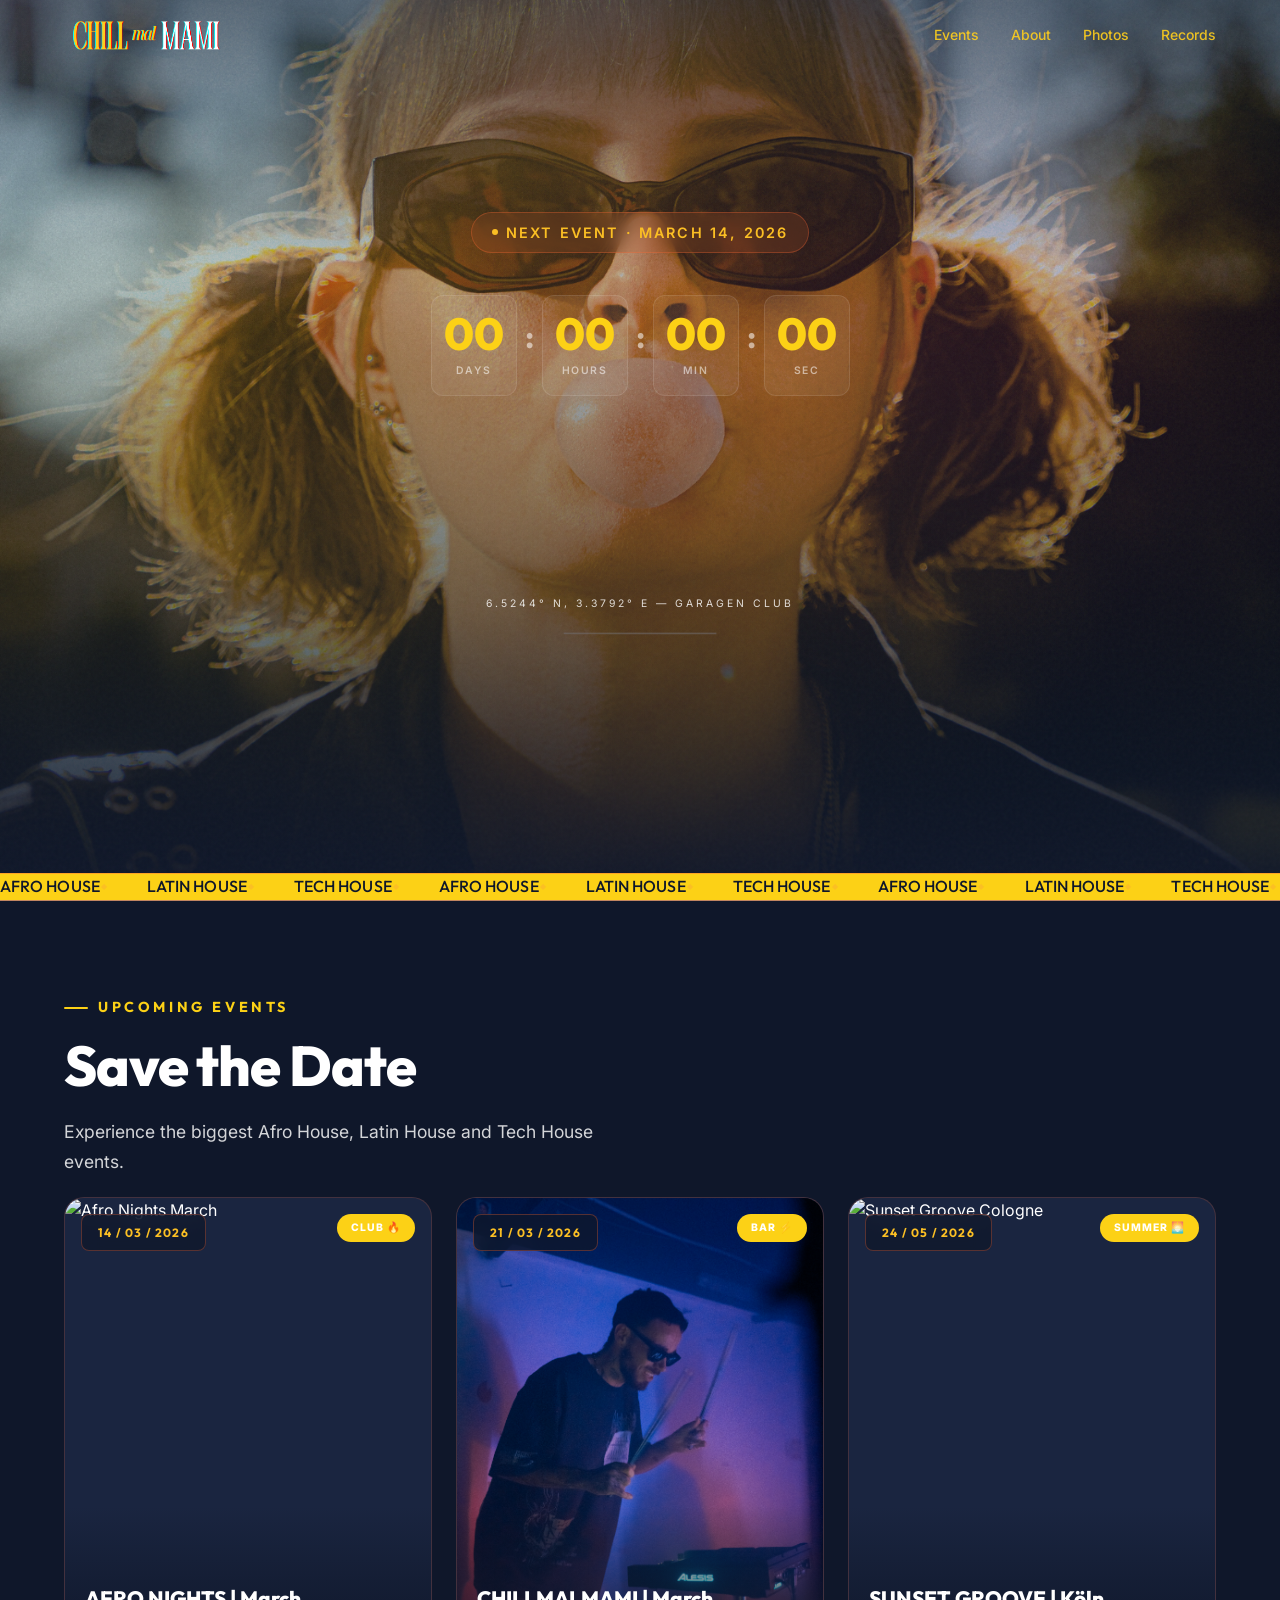
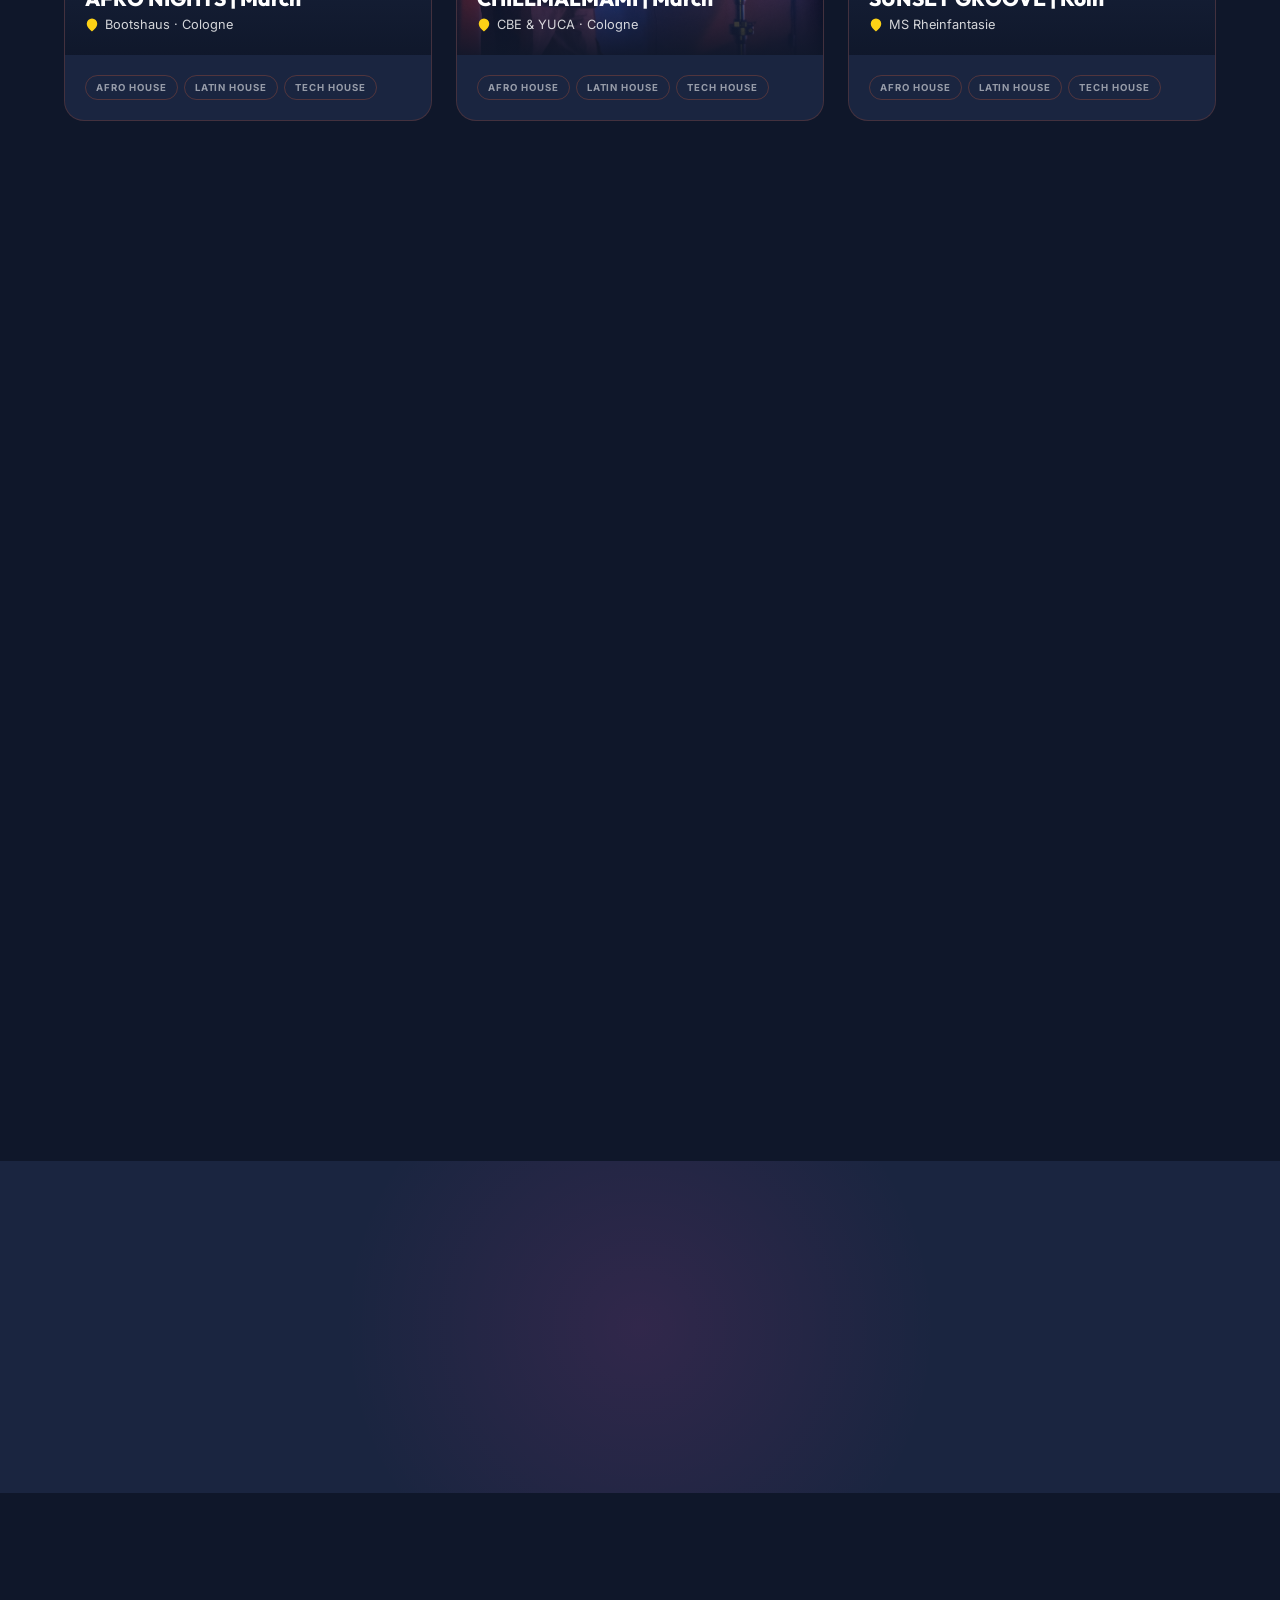
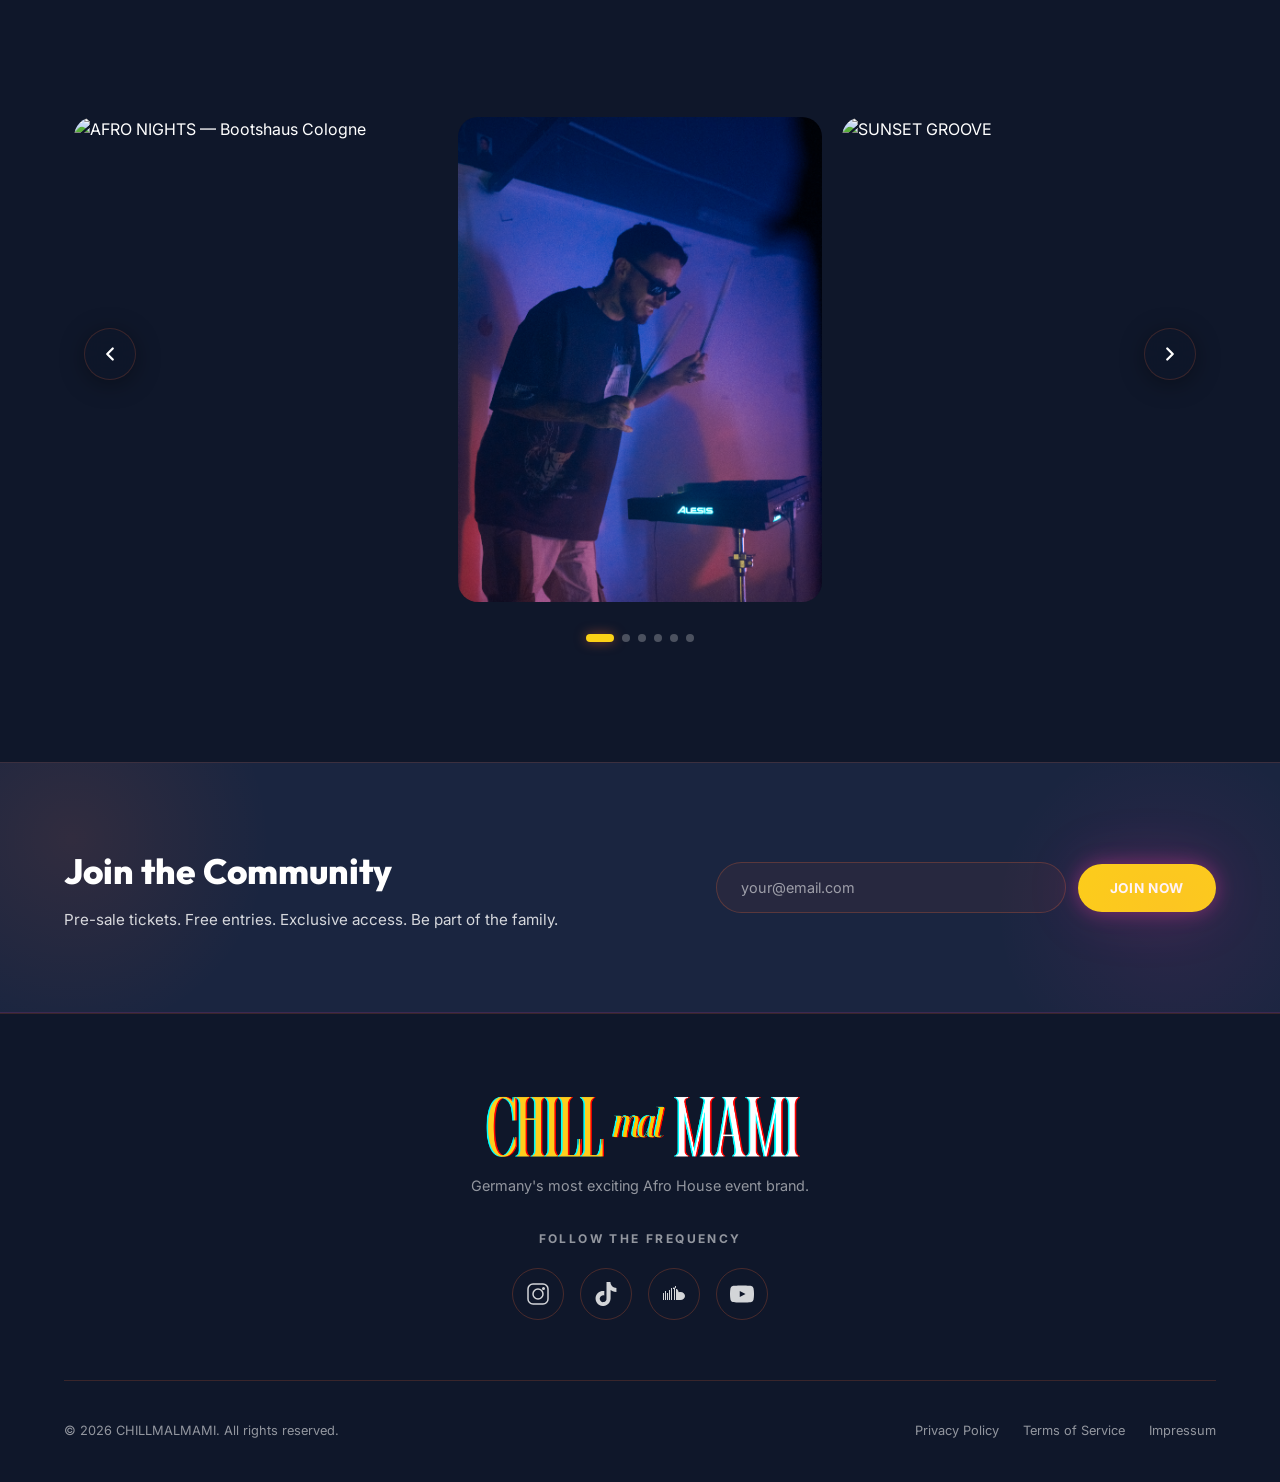
==== index.html @ 6b9e5b48 "V1" ====
<!DOCTYPE html>
<html lang="en">

<head>
  <meta charset="UTF-8" />
  <meta name="viewport" content="width=device-width, initial-scale=1.0" />
  <title>CHILLMALMAMI — Afro House Events | Afro House · Amapiano · Deep House · Afro Tech</title>
  <meta name="description"
    content="Germany's most exciting Afro House event brand. Unforgettable Afro House, Amapiano, Deep House, and Afro Tech parties. Get tickets, join the community, and dance all night." />
  <meta name="keywords"
    content="afro house, amapiano, deep house, afro tech, tribal house, soulful house, nightclub, chillmalmami" />
  <meta property="og:title" content="CHILLMALMAMI — Afro House Events" />
  <meta property="og:description"
    content="Germany's most exciting Afro House event brand. Unforgettable Afro House, Amapiano, Deep House, and Afro Tech parties." />
  <meta property="og:type" content="website" />
  <link rel="stylesheet" href="index.css" />
  <link rel="icon"
    href="data:image/svg+xml,<svg xmlns='http://www.w3.org/2000/svg' viewBox='0 0 100 100'><text y='.9em' font-size='90'>🔥</text></svg>" />
</head>

<body>

  <!-- ========== NAVBAR ========== -->
  <nav class="navbar" id="navbar">
    <div class="container">
      <a href="#" class="navbar-logo" aria-label="CHILLMALMAMI home">
        <img src="last.png" alt="CHILLMALMAMI logo" />
      </a>
      <ul class="navbar-links" id="navLinks">
        <li><a href="#events">Events</a></li>
        <li><a href="#about">About</a></li>
        <li><a href="#photos">Photos</a></li>
        <li><a href="#">Records</a></li>
        <!--li><a href="#events" class="navbar-cta">Get Tickets</a></li -->
      </ul>
      <div class="mobile-toggle" id="mobileToggle">
        <span></span>
        <span></span>
        <span></span>
      </div>
    </div>
  </nav>

  <!-- ========== HERO ========== -->
  <section class="hero" id="hero">
    <div class="hero-bg">
      <img src="chillmalmamiimg.png" alt="CHILLMALMAMI party atmosphere" />
    </div>
    <div class="hero-overlay"></div>
    <div class="hero-noise"></div>

    <div class="hero-content">
      <div class="hero-badge">
        <span class="dot"></span>
        Next Event · March 14, 2026
      </div>

      <!-- Countdown Timer -->
      
      <div class="countdown" id="countdown" data-date="2026-03-14T22:00:00">
        <div class="countdown-item">
          <span class="countdown-number" id="countdown-days">00</span>
          <span class="countdown-label">Days</span>
        </div>
        <div class="countdown-separator">:</div>
        <div class="countdown-item">
          <span class="countdown-number" id="countdown-hours">00</span>
          <span class="countdown-label">Hours</span>
        </div>
        <div class="countdown-separator">:</div>
        <div class="countdown-item">
          <span class="countdown-number" id="countdown-minutes">00</span>
          <span class="countdown-label">Min</span>
        </div>
        <div class="countdown-separator">:</div>
        <div class="countdown-item">
          <span class="countdown-number" id="countdown-seconds">00</span>
          <span class="countdown-label">Sec</span>
        </div>
      </div>





      <!-- Location Badge -->
      <p class="hero__location mono">
        <span class="blink"></span> 6.5244° N, 3.3792° E — GARAGEN CLUB
      </p>
      <!--
      <h1 class="hero-title">
        <span class="gradient-text">Only Good</span><br />Vibes
      </h1>
     
       
      <div class="hero-genres">
        <span>Afro House</span>
        <span>Amapiano</span>
        <span>Deep House</span>
        <span>Afro Tech</span>
        <span>Tribal House</span>
        <span>Soulful House</span>
        <span>Afrobeats</span>
      </div>
    
      <div class="hero-actions">
       Hero CTA: Get Tickets button 
        <a href="#events" class="btn-primary">
          <svg width="16" height="16" viewBox="0 0 24 24" fill="none" stroke="currentColor" stroke-width="2.5"
            stroke-linecap="round" stroke-linejoin="round">
            <path d="M15 5l-1 1" />
            <path d="M2 12h6" />
            <path d="M22 12h-2" />
            <path d="M3 3l7.07 16.97 2.51-7.39 7.39-2.51L3 3z" />
          </svg>
          Get Tickets
        </a>
         Hero CTA: Learn More button 
        <a href="#about" class="btn-secondary">
          <svg width="16" height="16" viewBox="0 0 24 24" fill="none" stroke="currentColor" stroke-width="2"
            stroke-linecap="round" stroke-linejoin="round">
            <circle cx="12" cy="12" r="10" />
            <path d="M12 16v-4" />
            <path d="M12 8h.01" />
          </svg>
          Learn More
        </a>
      </div>
    </div> 
  -->
    <div class="hero-scroll">
      <span>Scroll</span>
      <div class="scroll-line"></div>
    </div>
  </section>

    <!-- ========== GENRE MARQUEE ========== -->
  <div class="genre-marquee">
    <div class="marquee-track">
      <span>AFRO HOUSE</span>
      <span>LATIN HOUSE</span>
      <span>TECH HOUSE</span>
      <span>AFRO HOUSE</span>
      <span>LATIN HOUSE</span>
      <span>TECH HOUSE</span>
      <span>AFRO HOUSE</span>
      <span>LATIN HOUSE</span>
      <span>TECH HOUSE</span>
      <span>AFRO HOUSE</span>
      <span>LATIN HOUSE</span>
      <span>DEEP HOUSE</span>
      <span>TECH HOUSE</span>
      <span>LATIN HOUSE</span>
      <span>SOULFUL HOUSE</span>
      <span>AFROBEATS</span>
      <span>AFRO HOUSE</span>
      <span>LATIN HOUSE</span>
      <span>TECH HOUSE</span>
    </div>
  </div>



  <!-- ========== EVENTS ========== -->
  <section class="events" id="events">
    <div class="container">
      <div class="events-header">
        <div>
          <span class="section-label reveal">Upcoming Events</span>
          <h2 class="section-title reveal reveal-delay-1">Save the Date</h2>
          <p class="section-subtitle reveal reveal-delay-2">Experience the biggest Afro House, Latin House and Tech House events. </p>
        </div>
    

      <div class="events-grid">
        <!-- Event Card 1 -->
        <article class="event-card reveal">
          <div class="event-card-image">
            <img src="DSC09441.jpg"
              alt="Afro Nights March" />
            <div class="event-card-date">14 / 03 / 2026</div>
            <div class="event-card-badge">Club 🔥</div>
            <div class="event-card-overlay">
              <h3>AFRO NIGHTS | March</h3>
              <div class="event-venue">
                <svg viewBox="0 0 24 24">
                  <path d="M21 10c0 7-9 13-9 13s-9-6-9-13a9 9 0 0 1 18 0z" />
                  <circle cx="12" cy="10" r="3" />
                </svg>
                Bootshaus · Cologne
              </div>
            </div>
          </div>
          <div class="event-card-info">
            <div class="event-card-genres">
              <span>Afro House</span>
              <span>Latin House</span>
              <span>Tech House</span>
        </article>

        <!-- Event Card 2 -->
        <article class="event-card reveal reveal-delay-1">
          <div class="event-card-image">
            <img src="DSC09329.jpg" alt="CHILLMALMAMI March" />
            <div class="event-card-date">21 / 03 / 2026</div>
            <div class="event-card-badge">Bar ⚡</div>
            <div class="event-card-overlay">
              <h3>CHILLMALMAMI | March</h3>
              <div class="event-venue">
                <svg viewBox="0 0 24 24">
                  <path d="M21 10c0 7-9 13-9 13s-9-6-9-13a9 9 0 0 1 18 0z" />
                  <circle cx="12" cy="10" r="3" />
                </svg>
                CBE & YUCA · Cologne
              </div>
            </div>
          </div>
          <div class="event-card-info">
            <div class="event-card-genres">
              <span>Afro House</span>
              <span>Latin House</span>
              <span>Tech House</span>
          
        </article>

        <!-- Event Card 3 -->
        <article class="event-card reveal reveal-delay-2">
          <div class="event-card-image">
            <img src="DSC09169.jpg"
              alt="Sunset Groove Cologne" />
            <div class="event-card-date">24 / 05 / 2026</div>
            <div class="event-card-badge">Summer 🌅</div>
            <div class="event-card-overlay">
              <h3>SUNSET GROOVE | Köln</h3>
              <div class="event-venue">
                <svg viewBox="0 0 24 24">
                  <path d="M21 10c0 7-9 13-9 13s-9-6-9-13a9 9 0 0 1 18 0z" />
                  <circle cx="12" cy="10" r="3" />
                </svg>
                MS Rheinfantasie
              </div>
            </div>
          </div>
          <div class="event-card-info">
            <div class="event-card-genres">
              <span>Afro House</span>
              <span>Latin House</span>
              <span>Tech House</span>
          
        </article>
      </div>
    </div>
  </section>



  <!-- ========== ABOUT ========== -->
  <section class="about" id="about">
    <div class="container">
      <div class="events-header">
        <div>
          <span class="section-label reveal">About us</span>
          <h2 class="section-title reveal reveal-delay-1">CHILL MAL MAMI</h2>
        </div>
      <div class="about-grid">
        <div class="about-image reveal">
          <img src="https://images.unsplash.com/photo-1516450360452-9312f5e86fc7?w=600&h=800&fit=crop&q=80"
            alt="CHILLMALMAMI crowd dancing" />
          <div class="about-glow"></div>
        </div>
        <div class="about-content">
        
          
          <p class="reveal reveal-delay-2">
            Born from a love of deep grooves and African rhythms, <strong>CHILLMALMAMI</strong> has become one of the
            most exciting Afro House event brands in Germany. What started as an underground movement has grown into a
            full-blown cultural phenomenon.
          </p>
          <p class="reveal reveal-delay-3">
            Our mission is simple — bring people together through the power of Afro House music. From the hypnotic beats
            of Amapiano to the spiritual depths of Tribal House, every night with CHILLMALMAMI is an experience you
            won't forget.
          </p>
          <div class="about-stats reveal reveal-delay-4">
            <div class="stat-item">
              <div class="stat-number">10+</div>
              <div class="stat-label">Years</div>
            </div>
            <div class="stat-item">
              <div class="stat-number">250+</div>
              <div class="stat-label">Events</div>
            </div>
            <div class="stat-item">
              <div class="stat-number">100K+</div>
              <div class="stat-label">Guests</div>
            </div>
          </div>
        </div>
      </div>
    </div>
  </section>

  <!-- ========== RESPECT ========== -->
  <section class="respect" id="respect">
    <div class="container">
      
      <h2 class="reveal reveal-delay-1">Be <span class="highlight">Respectful</span></h2>
      <p class="reveal reveal-delay-2">
        CHILLMALMAMI is a place where <strong>EVERYONE</strong> should feel safe, welcomed, and free to be themselves.
        We stand for diversity, inclusion, and mutual respect. Together we create the best vibes.
      </p>
      <div class="respect-values reveal reveal-delay-3">
        <div class="respect-value">
          <span class="emoji">🌍</span>
          Diversity
        </div>
        <div class="respect-value">
          <span class="emoji">❤️</span>
          Inclusion
        </div>
        <div class="respect-value">
          <span class="emoji">🛡️</span>
          Safe Space
        </div>
        <div class="respect-value">
          <span class="emoji">✊</span>
          Respect
        </div>
      </div>
    </div>
  </section>

  <!-- ========== GALLERY ========== -->
  <section class="gallery" id="photos">
    <div class="container">
      <span class="section-label reveal">Gallery</span>
      <h2 class="section-title reveal reveal-delay-1">Party <span style="background: var(--gradient-primary); -webkit-background-clip: text; -webkit-text-fill-color: transparent; background-clip: text;">Moments</span></h2>
      <div class="gallery-carousel" id="galleryCarousel">
        <div class="gallery-track-wrapper">
          <div class="gallery-track" id="galleryTrack">
            <div class="gallery-slide"><img src="DSC09441.jpg" alt="AFRO NIGHTS — Bootshaus Cologne" /></div>
            <div class="gallery-slide"><img src="DSC09329.jpg" alt="CHILLMALMAMI Night" /></div>
            <div class="gallery-slide"><img src="DSC09169.jpg" alt="SUNSET GROOVE" /></div>
            <div class="gallery-slide"><img src="DSC09139.jpg" alt="Party Night" /></div>
            <div class="gallery-slide"><img src="DSC09157.jpg" alt="Dance Floor" /></div>
            <div class="gallery-slide"><img src="CCI.jpg" alt="CHILLMALMAMI Crowd" /></div>
          </div>
        </div>
        <button class="gallery-btn gallery-btn--prev" id="galleryPrev" aria-label="Previous photo">
          <svg viewBox="0 0 24 24" fill="none" stroke="currentColor" stroke-width="2.5" stroke-linecap="round" stroke-linejoin="round"><polyline points="15 18 9 12 15 6"/></svg>
        </button>
        <button class="gallery-btn gallery-btn--next" id="galleryNext" aria-label="Next photo">
          <svg viewBox="0 0 24 24" fill="none" stroke="currentColor" stroke-width="2.5" stroke-linecap="round" stroke-linejoin="round"><polyline points="9 18 15 12 9 6"/></svg>
        </button>
        <div class="gallery-dots" id="galleryDots"></div>
      </div>
    </div>
  </section>

    <!-- ========== COMMUNITY SIGNUP ========== -->
  <section class="community-signup" id="community">
    <div class="container">
      <div class="signup-wrapper reveal">
        <div class="signup-text">
          <h2>Join the Community <span
              style="background: var(--gradient-primary); -webkit-background-clip: text; -webkit-text-fill-color: transparent; background-clip: text;"></span>
          </h2>
          <p>Pre-sale tickets. Free entries. Exclusive access. Be part of the family.</p>
        </div>
        <form class="signup-form" onsubmit="event.preventDefault(); handleSignup(this, 'community')">
          <input type="email" placeholder="your@email.com" required id="communityEmail" />
          <button type="submit">Join Now</button>
        </form>
      </div>
    </div>
  </section>

  <!-- ========== FOOTER ========== -->
  <footer class="footer" id="footer">
    <div class="container">

      <div class="footer-center">
        <a href="#" class="navbar-logo" aria-label="CHILLMALMAMI home">
          <img src="last.png" alt="CHILLMALMAMI logo" />
        </a>
        <p class="footer-tagline">Germany's most exciting Afro House event brand.</p>
        <p class="footer-social-label mono">FOLLOW THE FREQUENCY</p>
        <div class="footer-socials">
          <a href="https://www.instagram.com/chillmalmami/" target="_blank" rel="noopener noreferrer" aria-label="Instagram">
            <svg viewBox="0 0 24 24" fill="none" stroke="currentColor" stroke-width="1.5"><rect x="2" y="2" width="20" height="20" rx="5"/><circle cx="12" cy="12" r="5"/><circle cx="17.5" cy="6.5" r="1.5" fill="currentColor" stroke="none"/></svg>
          </a>
         
          <a href="https://www.tiktok.com/@chillmalmami" target="_blank" rel="noopener noreferrer" aria-label="TikTok">
            <svg viewBox="0 0 24 24" fill="currentColor"><path d="M12.525.02c1.31-.02 2.61-.01 3.91-.02.08 1.53.63 3.09 1.75 4.17 1.12 1.11 2.7 1.62 4.24 1.79v4.03c-1.44-.05-2.89-.35-4.2-.97-.57-.26-1.1-.59-1.62-.93-.01 2.92.01 5.84-.02 8.75-.08 1.4-.54 2.79-1.35 3.94-1.31 1.92-3.58 3.17-5.91 3.21-1.43.08-2.86-.31-4.08-1.03-2.02-1.19-3.44-3.37-3.65-5.71-.02-.5-.03-1-.01-1.49.18-1.9 1.12-3.72 2.58-4.96 1.66-1.44 3.98-2.13 6.15-1.72.02 1.48-.04 2.96-.04 4.44-.99-.32-2.15-.23-3.02.37-.63.41-1.11 1.04-1.36 1.75-.21.51-.15 1.07-.14 1.61.24 1.64 1.82 3.02 3.5 2.87 1.12-.01 2.19-.66 2.77-1.61.19-.33.4-.67.41-1.06.1-1.79.06-3.57.07-5.36.01-4.03-.01-8.05.02-12.07z"/></svg>
          </a>
          <a href="https://soundcloud.com/onlygoodvibes-194850243" target="_blank" rel="noopener noreferrer" aria-label="SoundCloud">
            <svg viewBox="0 0 24 24" fill="currentColor"><path d="M1 18V11h1v7zm2 0V9h1v9zm2 0V11h1v7zm2 0V8h1v10zm2 0V6h1v12zm2 0V7h1v11zm2 0V4h1v14zm5.5 0c2.49 0 4.5-1.79 4.5-4s-2.01-4-4.5-4c-.64 0-1.24.13-1.8.37C16.28 7.55 14.18 5.5 11.5 5.5c-.28 0-.5.22-.5.5v12h7.5z"/></svg>
          </a>
          <a href="https://www.youtube.com/@CHILLMALMAMI" target="_blank" rel="noopener noreferrer" aria-label="YouTube">
            <svg viewBox="0 0 24 24" fill="currentColor"><path d="M23.5 6.19a3.02 3.02 0 0 0-2.12-2.14C19.5 3.5 12 3.5 12 3.5s-7.5 0-9.38.55A3.02 3.02 0 0 0 .5 6.19 31.5 31.5 0 0 0 0 12a31.5 31.5 0 0 0 .5 5.81 3.02 3.02 0 0 0 2.12 2.14c1.88.55 9.38.55 9.38.55s7.5 0 9.38-.55a3.02 3.02 0 0 0 2.12-2.14A31.5 31.5 0 0 0 24 12a31.5 31.5 0 0 0-.5-5.81zM9.75 15.02V8.98L15.5 12z"/></svg>
          </a>
        </div>
      </div>

      <div class="footer-bottom">
        <p>&copy; 2026 CHILLMALMAMI. All rights reserved.</p>
        <div class="footer-bottom-links">
          <a href="#">Privacy Policy</a>
          <a href="#">Terms of Service</a>
          <a href="#">Impressum</a>
        </div>
      </div>

    </div>


  <script src="app.js"></script>
</body>

</html>
---- index.css ----
/* ============================================
   CHILLMALMAMI — Design System & Styles
   ============================================ */

/* ---------- Google Fonts ---------- */
@import url('https://fonts.googleapis.com/css2?family=Inter:wght@300;400;500;600;700;800;900&family=Outfit:wght@300;400;500;600;700;800;900&display=swap');

/* ---------- CSS Custom Properties ---------- */
:root {
    /* Colors — Tropical Sunset Beach Party 🌅🎉 */
    --sunset-orange: #FCD116;
    --party-pink: #FCD116;
    --purple-night: #FCD116;
    --dark-bg: #0F172A;
    --golden-accent: #FBBF24;
    --white: #FFFFFF;

    /* Derived dark shades */
    --dark-surface: #1a2540;
    --dark-elevated: #1e2d4a;

    --bg-primary: var(--dark-bg);
    --bg-secondary: var(--dark-surface);
    --bg-tertiary: var(--dark-elevated);
    --bg-card: var(--dark-surface);
    --bg-glass: rgba(255, 107, 53, 0.08);
    --bg-glass-hover: rgba(255, 60, 172, 0.12);

    --text-primary: var(--white);
    --text-secondary: rgba(255, 255, 255, 0.82);
    --text-muted: rgba(255, 255, 255, 0.55);

    --neon-magenta: var(--party-pink);
    --neon-cyan: var(--golden-accent);
    --neon-purple: var(--purple-night);
    --neon-gold: var(--golden-accent);
    --neon-orange: var(--sunset-orange);
    --neon-pink: var(--party-pink);
    --neon-lime: var(--golden-accent);

    --gradient-primary: linear-gradient(135deg, var(--sunset-orange), var(--party-pink));
    --gradient-secondary: linear-gradient(135deg, var(--party-pink), var(--purple-night));
    --gradient-warm: linear-gradient(135deg, var(--sunset-orange), var(--golden-accent));
    --gradient-party: linear-gradient(135deg, var(--sunset-orange), var(--party-pink), var(--purple-night));
    --gradient-bg-glow: radial-gradient(ellipse at 20% 50%, rgba(255, 107, 53, 0.08) 0%, transparent 50%),
        radial-gradient(ellipse at 80% 20%, rgba(255, 60, 172, 0.06) 0%, transparent 50%),
        radial-gradient(ellipse at 60% 80%, rgba(123, 44, 191, 0.06) 0%, transparent 50%);

    --glow-magenta: 0 0 20px rgba(255, 60, 172, 0.4), 0 0 60px rgba(255, 60, 172, 0.15);
    --glow-cyan: 0 0 20px rgba(251, 191, 36, 0.4), 0 0 60px rgba(251, 191, 36, 0.15);
    --glow-purple: 0 0 20px rgba(123, 44, 191, 0.4), 0 0 60px rgba(123, 44, 191, 0.15);

    /* Typography */
    --font-display: 'Outfit', sans-serif;
    --font-body: 'Inter', sans-serif;

    /* Spacing */
    --section-padding: 120px 0;
    --container-max: 1200px;
    --container-padding: 0 24px;

    /* Transitions */
    --ease-out-expo: cubic-bezier(0.16, 1, 0.3, 1);
    --transition-fast: 0.2s var(--ease-out-expo);
    --transition-medium: 0.4s var(--ease-out-expo);
    --transition-slow: 0.8s var(--ease-out-expo);

    /* Border */
    --border-subtle: 1px solid rgba(255, 107, 53, 0.18);
    --border-glow: 1px solid rgba(255, 60, 172, 0.35);
    --radius-sm: 8px;
    --radius-md: 12px;
    --radius-lg: 20px;
    --radius-xl: 32px;
}

/* ---------- Reset & Base ---------- */
*,
*::before,
*::after {
    margin: 0;
    padding: 0;
    box-sizing: border-box;
}

html {
    scroll-behavior: smooth;
    -webkit-font-smoothing: antialiased;
    -moz-osx-font-smoothing: grayscale;
}

body {
    font-family: var(--font-body);
    background-color: var(--bg-primary);
    background-image: none;
    background-attachment: fixed;
    color: var(--text-primary);
    line-height: 1.6;
    overflow-x: hidden;
}

a {
    color: inherit;
    text-decoration: none;
}

img {
    max-width: 100%;
    display: block;
}

button,
input {
    font-family: var(--font-body);
    border: none;
    outline: none;
    background: none;
}

/* ---------- Utility ---------- */
.container {
    max-width: var(--container-max);
    margin: 0 auto;
    padding: var(--container-padding);
}

.section-label {
    font-family: var(--font-display);
    font-size: 0.90rem;
    font-weight: 700;
    letter-spacing: 0.25em;
    text-transform: uppercase;
    color: var(--neon-magenta);
    margin-bottom: 16px;
    display: inline-flex;
    align-items: center;
    gap: 10px;
}

.section-label::before {
    content: '';
    width: 24px;
    height: 2px;
    background: var(--gradient-primary);
    border-radius: 2px;
}

.section-title {
    font-family: var(--font-display);
    font-size: clamp(2rem, 5vw, 3.5rem);
    font-weight: 800;
    line-height: 1.1;
    letter-spacing: -0.02em;
    margin-bottom: 20px;
}

.section-subtitle {
    font-size: 1.1rem;
    color: var(--text-secondary);
    max-width: 560px;
    line-height: 1.7;
}

/* ---------- Section Text Colors (Dark Theme) ---------- */
.event-card-overlay,
.event-card-overlay h3,
.event-card-overlay .event-venue {
    color: var(--white);
}

/* ---------- Navbar ---------- */
.navbar {
    position: fixed;
    top: 0;
    left: 0;
    right: 0;
    z-index: 1000;
    padding: 20px 0;
    background: transparent;
    transition: all var(--transition-medium);
}

.navbar.scrolled {
    padding: 12px 0;
    background: rgba(15, 23, 42, 0.92);
    backdrop-filter: blur(20px) saturate(180%);
    -webkit-backdrop-filter: blur(20px) saturate(180%);
    border-bottom: 1px solid rgba(255, 107, 53, 0.2);
}

.navbar .container {
    display: flex;
    align-items: center;
    justify-content: space-between;
}

.navbar-logo {
    display: inline-flex;
    align-items: center;
}

.navbar-logo img {
    height: 30px;
    width: auto;
    object-fit: contain;
}

.navbar-links {
    display: flex;
    align-items: center;
    gap: 32px;
    list-style: none;
}

.navbar-links a {
    font-size: 0.875rem;
    font-weight: 500;
    color: rgba(255, 206, 28, 0.90);
    transition: color var(--transition-fast);
    position: relative;
}

.navbar-links a::after {
    content: '';
    position: absolute;
    bottom: -6px;
    left: 0;
    width: 0;
    height: 2px;
    background: var(--gradient-primary);
    transition: width var(--transition-medium);
    border-radius: 2px;
}

.navbar-links a:hover {
    color: var(--sunset-orange);
}

.navbar-links a:hover::after {
    width: 100%;
}

.navbar-cta {
    font-size: 0.8rem !important;
    font-weight: 600 !important;
    color: var(--white) !important;
    padding: 10px 24px;
    border-radius: 100px;
    background: var(--gradient-primary);
    transition: all var(--transition-fast) !important;
    box-shadow: var(--glow-magenta);
}

.navbar-cta:hover {
    transform: translateY(-2px);
    background: var(--gradient-secondary);
    box-shadow: 0 0 30px rgba(255, 60, 172, 0.45), 0 0 80px rgba(255, 107, 53, 0.2);
}

.navbar-cta::after {
    display: none !important;
}

.mobile-toggle {
    display: none;
    flex-direction: column;
    gap: 5px;
    cursor: pointer;
    padding: 5px;
}

.mobile-toggle span {
    width: 24px;
    height: 2px;
    background: var(--white);
    border-radius: 2px;
    transition: all var(--transition-fast);
}

/* ---------- HERO SECTION ---------- */
.hero {
    position: relative;
    min-height: 97vh;
    display: flex;
    align-items: center;
    justify-content: center;
    overflow: hidden;
}

.hero-bg {
    position: absolute;
    inset: 0;
    z-index: 0;
}

.hero-bg img {
    width: 100%;
    height: 100%;
    object-fit: cover;
    transform: scale(1.05);
    animation: heroZoom 20s ease-in-out infinite alternate;
}
.hero__location {
  font-size: 0.65rem;
  letter-spacing: 3px;
  color: var(--text-secondary);
  margin-top: 200px;
  margin-bottom: 48px;
  opacity: 0;
  animation: fadeInUp 0.8s var(--ease-out-expo) 0.8s both;
}
@keyframes heroZoom {
    0% {
        transform: scale(1.05);
    }

    100% {
        transform: scale(1.15);
    }
}

.hero-overlay {
    position: absolute;
    inset: 0;
    background:
        linear-gradient(180deg,
            rgba(15, 23, 42, 0.6) 0%,
            rgba(15, 23, 42, 0.2) 30%,
            rgba(15, 23, 42, 0.55) 70%,
            rgba(15, 23, 42, 0.97) 100%),
         
        radial-gradient(ellipse at 30% 60%, rgba(245, 182, 24, 0.2) 0%, transparent 60%),
        radial-gradient(ellipse at 70% 40%, rgba(255, 60, 172, 0.15) 0%, transparent 60%);
    
    z-index: 1;
}

.hero-noise {
    position: absolute;
    inset: 0;
    z-index: 2;
    opacity: 0.03;
    background-image: url("data:image/svg+xml,%3Csvg viewBox='0 0 256 256' xmlns='http://www.w3.org/2000/svg'%3E%3Cfilter id='n'%3E%3CfeTurbulence type='fractalNoise' baseFrequency='.85' numOctaves='4' stitchTiles='stitch'/%3E%3C/filter%3E%3Crect width='100%25' height='100%25' filter='url(%23n)'/%3E%3C/svg%3E");
    background-repeat: repeat;
    pointer-events: none;
}

.hero-content {
    position: relative;
    z-index: 3;
    text-align: center;
    padding: 0 24px;
    max-width: 900px;
}

.hero-badge {
    display: inline-flex;
    align-items: center;
    gap: 8px;
    padding: 8px 20px;
    border-radius: 100px;
    background: rgba(255, 107, 53, 0.12);
    backdrop-filter: blur(10px);
    border: 1px solid rgba(255, 107, 53, 0.3);
    font-size: 0.90rem;
    font-weight: 600;
    letter-spacing: 0.15em;
    text-transform: uppercase;
    color: var(--golden-accent);
    margin-bottom: 32px;
    animation: fadeInUp 0.8s var(--ease-out-expo) 0.2s both;
}

/* ---------- COUNTDOWN ---------- */
.countdown {
    display: flex;
    align-items: center;
    justify-content: center;
    gap: 8px;
    margin-top: 10px;
    margin-bottom: 50px;
    animation: fadeInUp 0.8s var(--ease-out-expo) 0.5s both;
}

.countdown-item {
    display: flex;
    flex-direction: column;
    align-items: center;
    min-width: 72px;
    padding: 16px 12px;
    background: rgba(255, 255, 255, 0.06);
    backdrop-filter: blur(12px);
    border: 1px solid rgba(255, 255, 255, 0.1);
    border-radius: var(--radius-md);
}

.countdown-number {
    font-family: var(--font-display);
    font-size: clamp(1.8rem, 4vw, 2.8rem);
    font-weight: 800;
    line-height: 1;
    background: var(--gradient-primary);
    -webkit-background-clip: text;
    -webkit-text-fill-color: transparent;
    background-clip: text;
}

.countdown-label {
    font-size: 0.65rem;
    font-weight: 600;
    letter-spacing: 0.15em;
    text-transform: uppercase;
    color: var(--text-muted);
    margin-top: 6px;
}

.countdown-separator {
    font-family: var(--font-display);
    font-size: clamp(1.4rem, 3vw, 2rem);
    font-weight: 700;
    color: var(--text-muted);
    padding-bottom: 18px;
}

@media (max-width: 480px) {
    .countdown-item {
        min-width: 56px;
        padding: 12px 8px;
    }

    .countdown-separator {
        font-size: 1.2rem;
    }
}

.hero-badge .dot {
    width: 6px;
    height: 6px;
    border-radius: 50%;
    background: var(--neon-cyan);
    animation: pulse 2s ease-in-out infinite;
}

@keyframes pulse {

    0%,
    100% {
        opacity: 1;
    }

    50% {
        opacity: 0.3;
    }
}

.hero-title {
    font-family: var(--font-display);
    font-size: clamp(3rem, 10vw, 7rem);
    font-weight: 900;
    line-height: 0.95;
    letter-spacing: -0.04em;
    text-transform: uppercase;
    margin-bottom: 24px;
    animation: fadeInUp 0.8s var(--ease-out-expo) 0.4s both;
}

.hero-title .gradient-text {
    background: var(--gradient-primary);
    -webkit-background-clip: text;
    -webkit-text-fill-color: transparent;
    background-clip: text;
}

.hero-genres {
    display: flex;
    flex-wrap: wrap;
    justify-content: center;
    gap: 8px;
    margin-bottom: 40px;
    animation: fadeInUp 0.8s var(--ease-out-expo) 0.6s both;
}

.hero-genres span {
    padding: 6px 16px;
    border-radius: 100px;
    font-size: 0.7rem;
    font-weight: 700;
    letter-spacing: 0.15em;
    text-transform: uppercase;
    border: 1px solid rgba(255, 60, 172, 0.3);
    color: var(--text-secondary);
    transition: all var(--transition-fast);
}

.hero-genres span:hover {
    border-color: var(--party-pink);
    color: var(--party-pink);
    box-shadow: var(--glow-magenta);
}

.hero-actions {
    display: flex;
    align-items: center;
    justify-content: center;
    gap: 16px;
    animation: fadeInUp 0.8s var(--ease-out-expo) 0.8s both;
}

.btn-primary {
    display: inline-flex;
    align-items: center;
    gap: 10px;
    padding: 18px 40px;
    border-radius: 100px;
    font-size: 0.9rem;
    font-weight: 700;
    letter-spacing: 0.05em;
    text-transform: uppercase;
    color: var(--white);
    background: var(--gradient-primary);
    box-shadow: var(--glow-magenta);
    transition: all var(--transition-medium);
    cursor: pointer;
    position: relative;
    overflow: hidden;
}

.btn-primary::before {
    content: '';
    position: absolute;
    inset: 0;
    background: linear-gradient(135deg, rgba(251, 191, 36, 0.25), transparent);
    opacity: 0;
    transition: opacity var(--transition-fast);
}

.btn-primary:hover {
    transform: translateY(-3px) scale(1.02);
    box-shadow: 0 0 40px rgba(255, 60, 172, 0.5), 0 0 100px rgba(255, 107, 53, 0.25);
}

.btn-primary:hover::before {
    opacity: 1;
}

.btn-secondary {
    display: inline-flex;
    align-items: center;
    gap: 10px;
    padding: 18px 40px;
    border-radius: 100px;
    font-size: 0.9rem;
    font-weight: 600;
    letter-spacing: 0.05em;
    text-transform: uppercase;
    color: var(--white);
    border: 1px solid rgba(255, 60, 172, 0.4);
    background: rgba(255, 60, 172, 0.08);
    backdrop-filter: blur(10px);
    transition: all var(--transition-medium);
    cursor: pointer;
}

.btn-secondary:hover {
    background: rgba(255, 60, 172, 0.18);
    border-color: rgba(255, 60, 172, 0.6);
    transform: translateY(-3px);
}

.hero-scroll {
    transform: translateX(-50%);
    z-index: 3;
    display: flex;
    flex-direction: column;
    align-items: center;
    gap: 8px;
    color: var(--text-muted);
    font-size: 0.7rem;
    letter-spacing: 0.15em;
    text-transform: uppercase;
    animation: fadeInUp 0.8s var(--ease-out-expo) 1s both;
    margin-top: 50px;
    
}

.hero-scroll .scroll-line {
    width: 1px;
    height: 40px;
    background: linear-gradient(to bottom, var(--neon-magenta), transparent);
    animation: scrollLine 2s ease-in-out infinite;
}

@keyframes scrollLine {
    0% {
        opacity: 0;
        transform: scaleY(0);
        transform-origin: top;
    }

    50% {
        opacity: 1;
        transform: scaleY(1);
        transform-origin: top;
    }

    51% {
        transform-origin: bottom;
    }

    100% {
        opacity: 0;
        transform: scaleY(0);
        transform-origin: bottom;
    }
}

@keyframes fadeInUp {
    from {
        opacity: 0;
        transform: translateY(30px);
    }

    to {
        opacity: 1;
        transform: translateY(0);
    }
}

/* ---------- COMMUNITY SIGNUP SECTION ---------- */
.community-signup {
    padding: 80px 0;
    background: var(--bg-secondary);
    border-top: 1px solid rgba(255, 107, 53, 0.15);
    border-bottom: 1px solid rgba(255, 60, 172, 0.15);
    position: relative;
    overflow: hidden;
}

.community-signup::before {
    content: '';
    position: absolute;
    top: -50%;
    left: -10%;
    width: 400px;
    height: 400px;
    background: radial-gradient(circle, rgba(255, 107, 53, 0.1) 0%, transparent 70%);
    border-radius: 50%;
    pointer-events: none;
}

.community-signup::after {
    content: '';
    position: absolute;
    bottom: -30%;
    right: -5%;
    width: 350px;
    height: 350px;
    background: radial-gradient(circle, rgba(255, 60, 172, 0.08) 0%, transparent 70%);
    border-radius: 50%;
    pointer-events: none;
}

.signup-wrapper {
    display: flex;
    align-items: center;
    justify-content: space-between;
    gap: 40px;
    flex-wrap: wrap;
}

.signup-text {
    flex: 1;
    min-width: 300px;
}

.signup-text h2 {
    font-family: var(--font-display);
    font-size: clamp(1.5rem, 3vw, 2.2rem);
    font-weight: 800;
    margin-bottom: 8px;
}

.signup-text p {
    color: var(--text-secondary);
    font-size: 0.95rem;
}

.signup-form {
    display: flex;
    align-items: center;
    gap: 12px;
    flex: 1;
    min-width: 300px;
    max-width: 500px;
}

.signup-form input[type="email"] {
    flex: 1;
    padding: 16px 24px;
    border-radius: 100px;
    border: 1px solid rgba(255, 107, 53, 0.24);
    background: rgba(255, 107, 53, 0.06);
    color: var(--text-primary);
    font-size: 0.9rem;
    transition: all var(--transition-fast);
}

.signup-form input[type="email"]::placeholder {
    color: var(--text-muted);
}

.signup-form input[type="email"]:focus {
    border-color: var(--sunset-orange);
    box-shadow: 0 0 0 3px rgba(255, 107, 53, 0.2);
}

.signup-form button {
    padding: 16px 32px;
    border-radius: 100px;
    background: var(--gradient-primary);
    color: var(--text-primary);
    font-size: 0.85rem;
    font-weight: 700;
    letter-spacing: 0.05em;
    text-transform: uppercase;
    cursor: pointer;
    transition: all var(--transition-medium);
    white-space: nowrap;
    box-shadow: var(--glow-magenta);
}

.signup-form button:hover {
    transform: translateY(-2px);
    box-shadow: 0 0 30px rgba(255, 60, 172, 0.45), 0 0 60px rgba(255, 107, 53, 0.2);
}

/* ---------- EVENTS SECTION ---------- */
.events {
    padding: var(--section-padding);
    position: relative;
    margin-top: -30px;
}

.events-header {
    display: flex;
    align-items: flex-end;
    justify-content: space-between;
    margin-bottom: 60px;
    flex-wrap: wrap;
    gap: 20px;
}

.events-header .section-subtitle {
    margin-bottom: 0;
}

.events-grid {
    display: grid;
    grid-template-columns: repeat(3, 1fr);
    gap: 24px;
}

.event-card {
    position: relative;
    border-radius: var(--radius-lg);
    overflow: hidden;
    background: var(--bg-card);
    border: var(--border-subtle);
    transition: all var(--transition-medium);
    cursor: pointer;
}

.event-card:hover {
    transform: translateY(-8px);
    border-color: rgba(255, 60, 172, 0.35);
    box-shadow: 0 20px 60px rgba(15, 23, 42, 0.6), 0 0 40px rgba(255, 107, 53, 0.15), 0 0 80px rgba(255, 60, 172, 0.1);
}

.event-card-image {
    position: relative;
    aspect-ratio: 4 / 5;
    overflow: hidden;
}

.event-card-image img {
    width: 100%;
    height: 100%;
    object-fit: cover;
    transition: transform var(--transition-slow);
}

.event-card:hover .event-card-image img {
    transform: scale(1.08);
}

.event-card-date {
    position: absolute;
    top: 16px;
    left: 16px;
    padding: 8px 16px;
    border-radius: var(--radius-sm);
    background: rgba(15, 23, 42, 0.75);
    backdrop-filter: blur(10px);
    border: 1px solid rgba(255, 107, 53, 0.3);
    font-family: var(--font-display);
    font-size: 0.75rem;
    font-weight: 700;
    letter-spacing: 0.1em;
    text-transform: uppercase;
    color: var(--golden-accent);
}

.event-card-badge {
    position: absolute;
    top: 16px;
    right: 16px;
    padding: 6px 14px;
    border-radius: 100px;
    background: var(--gradient-primary);
    font-size: 0.65rem;
    font-weight: 800;
    letter-spacing: 0.1em;
    text-transform: uppercase;
}

.event-card-overlay {
    position: absolute;
    bottom: 0;
    left: 0;
    right: 0;
    padding: 80px 20px 20px;
    background: linear-gradient(to top, rgba(15, 23, 42, 0.95) 0%, rgba(15, 23, 42, 0.5) 50%, transparent 100%);
}

.event-card-overlay h3 {
    font-family: var(--font-display);
    font-size: 1.3rem;
    font-weight: 800;
    margin-bottom: 4px;
    line-height: 1.2;
}

.event-card-overlay .event-venue {
    font-size: 0.8rem;
    color: var(--text-secondary);
    display: flex;
    align-items: center;
    gap: 6px;
}

.event-card-overlay .event-venue svg {
    width: 14px;
    height: 14px;
    fill: var(--neon-magenta);
}

.event-card-info {
    padding: 20px;
    display: flex;
    align-items: center;
    justify-content: space-between;
}

.event-card-genres {
    display: flex;
    flex-wrap: wrap;
    gap: 6px;
}

.event-card-genres span {
    padding: 4px 10px;
    border-radius: 100px;
    font-size: 0.6rem;
    font-weight: 700;
    letter-spacing: 0.1em;
    text-transform: uppercase;
    border: 1px solid rgba(255, 107, 53, 0.24);
    color: var(--text-muted);
}

.event-card-ticket {
    padding: 10px 24px;
    border-radius: 100px;
    background: var(--gradient-primary);
    font-size: 0.7rem;
    font-weight: 700;
    letter-spacing: 0.1em;
    text-transform: uppercase;
    color: var(--text-primary);
    transition: all var(--transition-fast);
    white-space: nowrap;
}

.event-card:hover .event-card-ticket {
    box-shadow: var(--glow-magenta);
}

/* ---------- GENRE MARQUEE ---------- */
.genre-marquee {
    padding: 0px 0;
    background: linear-gradient(135deg, var(--sunset-orange), var(--party-pink), var(--purple-night));
    border-top: 1px solid rgba(255, 107, 53, 0.45);
    border-bottom: 1px solid rgba(123, 44, 191, 0.45);
    overflow: hidden;
}

.marquee-track {
    display: flex;
    gap: 40px;
    animation: marquee 25s linear infinite;
    width: max-content;
}

.marquee-track span {
    font-family: var(--font-display);
    font-size: 1rem;
    font-weight: 500;
    letter-spacing: 0.005em;
    text-transform: uppercase;
    color: var(--dark-bg);
    white-space: nowrap;
    display: flex;
    align-items: center;
    gap: 1px;
}

.marquee-track span::after {
    content: '◆';
    font-size: 0.5rem;
    color: var(--golden-accent);
}

@keyframes marquee {
    0% {
        transform: translateX(0);
    }

    100% {
        transform: translateX(-50%);
    }
}

/* ---------- ABOUT SECTION ---------- */
.about {
    padding: var(--section-padding);
    position: relative;
    margin-top: -180px;
}

.about-grid {
    display: grid;
    grid-template-columns: 1fr 1fr;
    gap: 80px;
    align-items: center;
}

.about-image {
    position: relative;
    border-radius: var(--radius-lg);
    overflow: hidden;
    aspect-ratio: 3 / 4;
}

.about-image img {
    width: 100%;
    height: 100%;
    object-fit: cover;
    transition: transform var(--transition-slow);
}

.about-image:hover img {
    transform: scale(1.05);
}

.about-image::after {
    content: '';
    position: absolute;
    inset: 0;
    border-radius: var(--radius-lg);
    box-shadow: inset 0 0 0 1px rgba(255, 60, 172, 0.2);
    pointer-events: none;
}

.about-glow {
    position: absolute;
    bottom: -30px;
    right: -30px;
    width: 200px;
    height: 200px;
    background: radial-gradient(circle, rgba(255, 107, 53, 0.2) 0%, transparent 70%);
    border-radius: 50%;
    pointer-events: none;
    animation: glowPulse 4s ease-in-out infinite alternate;
}

@keyframes glowPulse {
    0% {
        opacity: 0.6;
        transform: scale(1);
    }

    100% {
        opacity: 1;
        transform: scale(1.2);
    }
}

.about-content {
    max-width: 520px;
}

.about-content .section-title {
    margin-bottom: 24px;
}

.about-content p {
    color: var(--text-secondary);
    font-size: 1rem;
    line-height: 1.8;
    margin-bottom: 16px;
}

.about-stats {
    display: grid;
    grid-template-columns: repeat(3, 1fr);
    gap: 24px;
    margin-top: 40px;
    padding-top: 40px;
    border-top: var(--border-subtle);
}

.stat-item {
    text-align: center;
}

.stat-number {
    font-family: var(--font-display);
    font-size: 2rem;
    font-weight: 900;
    background: var(--gradient-primary);
    -webkit-background-clip: text;
    -webkit-text-fill-color: transparent;
    background-clip: text;
    margin-bottom: 4px;
}

.stat-label {
    font-size: 0.75rem;
    color: var(--text-muted);
    letter-spacing: 0.1em;
    text-transform: uppercase;
}

/* ---------- RESPECT SECTION ---------- */
.respect {
    padding: 20px 0;
    background: var(--bg-secondary);
    position: relative;
    overflow: hidden;
    text-align: center;
    margin-top: -100px;
}

.respect::before {
    content: '';
    position: absolute;
    top: 50%;
    left: 50%;
    transform: translate(-50%, -50%);
    width: 600px;
    height: 600px;
    background: radial-gradient(circle, rgba(255, 60, 172, 0.1) 0%, transparent 70%);
    border-radius: 50%;
    pointer-events: none;
    animation: glowPulse 5s ease-in-out infinite alternate;
}

.respect-icon {
    font-size: 3rem;
    margin-bottom: 24px;
    animation: float 3s ease-in-out infinite;
}

@keyframes float {

    0%,
    100% {
        transform: translateY(0);
    }

    50% {
        transform: translateY(-10px);
    }
}

.respect h2 {
    font-family: var(--font-display);
    font-size: clamp(2rem, 5vw, 3rem);
    font-weight: 800;
    margin-bottom: 20px;
}

.respect h2 .highlight {
    background: var(--gradient-secondary);
    -webkit-background-clip: text;
    -webkit-text-fill-color: transparent;
    background-clip: text;
}

.respect p {
    color: var(--text-secondary);
    font-size: 1.05rem;
    max-width: 650px;
    margin: 0 auto;
    line-height: 1.8;
}

.respect-values {
    display: flex;
    justify-content: center;
    gap: 32px;
    margin-top: 48px;
    flex-wrap: wrap;
}

.respect-value {
    display: flex;
    align-items: center;
    gap: 10px;
    padding: 12px 24px;
    border-radius: 100px;
    border: var(--border-subtle);
    background: var(--bg-glass);
    font-size: 0.85rem;
    font-weight: 500;
    color: var(--text-secondary);
    transition: all var(--transition-fast);
}

.respect-value:hover {
    border-color: rgba(255, 60, 172, 0.35);
    color: var(--text-primary);
    box-shadow: var(--glow-purple);
    background: rgba(255, 60, 172, 0.1);
}

.respect-value .emoji {
    font-size: 1.2rem;
}

/* ---------- GALLERY ---------- */
.gallery {
    padding: var(--section-padding);
    margin-top: -50px;
}

.gallery-carousel {
    position: relative;
    margin-top: 48px;
}

.gallery-track-wrapper {
    overflow: hidden;
    border-radius: var(--radius-lg);
}

.gallery-track {
    display: flex;
    transition: transform 0.72s var(--ease-out-expo);
    will-change: transform;
}

.gallery-slide {
    flex: 0 0 33.333%;
    padding: 0 10px;
    box-sizing: border-box;
}

.gallery-slide img {
    width: 100%;
    aspect-ratio: 3/4;
    object-fit: cover;
    border-radius: var(--radius-lg);
    display: block;
    transition: transform 0.5s var(--ease-out-expo), box-shadow 0.5s var(--ease-out-expo);
}

.gallery-slide img:hover {
    transform: scale(1.03);
    box-shadow: 0 20px 60px rgba(0, 0, 0, 0.5);
}

.gallery-track-wrapper {
    cursor: grab;
}

.gallery-track-wrapper.dragging {
    cursor: grabbing;
}

.gallery-btn {
    position: absolute;
    top: 45%;
    transform: translateY(-50%);
    width: 52px;
    height: 52px;
    border-radius: 50%;
    background: rgba(15, 23, 42, 0.72);
    border: var(--border-subtle);
    color: var(--white);
    cursor: pointer;
    display: flex;
    align-items: center;
    justify-content: center;
    z-index: 10;
    backdrop-filter: blur(14px);
    -webkit-backdrop-filter: blur(14px);
    transition: all var(--transition-fast);
    box-shadow: 0 4px 24px rgba(0,0,0,0.35);
}

.gallery-btn svg {
    width: 22px;
    height: 22px;
    flex-shrink: 0;
}

.gallery-btn:hover {
    background: var(--gradient-primary);
    border-color: transparent;
    box-shadow: var(--glow-magenta);
    transform: translateY(-50%) scale(1.1);
}

.gallery-btn--prev { left: 20px; }
.gallery-btn--next { right: 20px; }

@media (max-width: 600px) {
    .gallery-btn { width: 40px; height: 40px; }
    .gallery-btn svg { width: 18px; height: 18px; }
    .gallery-btn--prev { left: 10px; }
    .gallery-btn--next { right: 10px; }
}

.gallery-dots {
    display: flex;
    justify-content: center;
    gap: 8px;
    margin-top: 32px;
}

.gallery-dot {
    width: 8px;
    height: 8px;
    border-radius: 100px;
    background: rgba(255, 255, 255, 0.25);
    border: none;
    cursor: pointer;
    transition: all var(--transition-fast);
    padding: 0;
}

.gallery-dot.active {
    width: 28px;
    background: var(--gradient-primary);
    box-shadow: 0 0 12px rgba(255, 107, 53, 0.5);
}

@media (max-width: 900px) {
    .gallery-slide { flex: 0 0 50%; }
}

@media (max-width: 600px) {
    .gallery-slide { flex: 0 0 85%; }
    .gallery-btn { width: 40px; height: 40px; font-size: 1.5rem; }
    .gallery-btn--prev { left: 10px; }
    .gallery-btn--next { right: 10px; }
}

/* ---------- FOOTER ---------- */
.footer {
    padding: 80px 0 40px;
    border-top: var(--border-subtle);
    background: var(--bg-primary);
}

.footer-center {
    display: flex;
    flex-direction: column;
    align-items: center;
    text-align: center;
    margin-bottom: 60px;
}

.footer-center .navbar-logo {
    display: inline-block;
    margin-bottom: 16px;
}

.footer-center .navbar-logo img {
    height: 64px;
}

.footer-tagline {
    color: var(--text-muted);
    font-size: 0.9rem;
    margin-bottom: 32px;
}

.footer-social-label {
    font-size: 0.75rem;
    font-weight: 700;
    letter-spacing: 0.2em;
    text-transform: uppercase;
    color: var(--text-muted);
    margin-bottom: 20px;
}

.footer-socials {
    display: flex;
    justify-content: center;
    gap: 16px;
}

.footer-socials a {
    width: 52px;
    height: 52px;
    border-radius: 50%;
    border: 1px solid rgba(255, 107, 53, 0.24);
    display: flex;
    align-items: center;
    justify-content: center;
    transition: all var(--transition-fast);
    color: var(--text-secondary);
}

.footer-socials a:hover {
    border-color: var(--neon-magenta);
    color: var(--neon-magenta);
    box-shadow: var(--glow-magenta);
    transform: translateY(-4px);
}

.footer-socials a svg {
    width: 24px;
    height: 24px;
}

.footer-bottom {
    display: flex;
    align-items: center;
    justify-content: space-between;
    padding-top: 40px;
    border-top: var(--border-subtle);
    flex-wrap: wrap;
    gap: 16px;
}

.footer-bottom p {
    font-size: 0.8rem;
    color: var(--text-muted);
}

.footer-bottom-links {
    display: flex;
    gap: 24px;
}

.footer-bottom-links a {
    font-size: 0.8rem;
    color: var(--text-muted);
    transition: color var(--transition-fast);
}

.footer-bottom-links a:hover {
    color: var(--sunset-orange);
}

/* ---------- SCROLL REVEAL ANIMATIONS ---------- */
.reveal {
    opacity: 0;
    transform: translateY(40px);
    transition: all 0.8s var(--ease-out-expo);
}

.reveal.revealed {
    opacity: 1;
    transform: translateY(0);
}

.reveal-delay-1 {
    transition-delay: 0.1s;
}

.reveal-delay-2 {
    transition-delay: 0.2s;
}

.reveal-delay-3 {
    transition-delay: 0.3s;
}

.reveal-delay-4 {
    transition-delay: 0.4s;
}

/* ---------- RESPONSIVE ---------- */
@media (max-width: 1024px) {
    .events-grid {
        grid-template-columns: repeat(2, 1fr);
    }

    .about-grid {
        gap: 48px;
    }

    .footer-grid {
        grid-template-columns: 1fr 1fr;
        gap: 40px;
    }

    .newsletter-card {
        padding: 60px 40px;
    }
}

@media (max-width: 768px) {
    :root {
        --section-padding: 80px 0;
    }

    .navbar-links {
        display: none;
        position: fixed;
        top: 0;
        left: 0;
        right: 0;
        bottom: 0;
        background: rgba(15, 23, 42, 0.98);
        backdrop-filter: blur(20px);
        flex-direction: column;
        justify-content: center;
        align-items: center;
        gap: 32px;
        z-index: 999;
    }

    .navbar-links.active {
        display: flex;
    }

    .mobile-toggle {
        display: flex;
        z-index: 1001;
    }

    .mobile-toggle.active span:nth-child(1) {
        transform: rotate(45deg) translate(5px, 5px);
    }

    .mobile-toggle.active span:nth-child(2) {
        opacity: 0;
    }

    .mobile-toggle.active span:nth-child(3) {
        transform: rotate(-45deg) translate(5px, -5px);
    }

    .hero-title {
        font-size: clamp(2.5rem, 12vw, 4rem);
    }

    .hero-actions {
        flex-direction: column;
    }

    .signup-wrapper {
        flex-direction: column;
        text-align: center;
    }

    .signup-form {
        flex-direction: column;
        max-width: 100%;
    }

    .signup-form input[type="email"],
    .signup-form button {
        width: 100%;
        text-align: center;
    }

    .events-grid {
        grid-template-columns: 1fr;
        max-width: 480px;
        margin: 0 auto;
    }

    .events-header {
        flex-direction: column;
        align-items: flex-start;
    }

    .about-grid {
        grid-template-columns: 1fr;
        gap: 40px;
    }

    .about-image {
        aspect-ratio: 16 / 10;
    }

    .footer-grid {
        grid-template-columns: 1fr;
        gap: 32px;
    }

    .newsletter-card {
        padding: 48px 24px;
    }

    .newsletter-form {
        flex-direction: column;
    }

    .newsletter-form input[type="email"],
    .newsletter-form button {
        width: 100%;
        text-align: center;
    }

    .newsletter-perks {
        flex-direction: column;
        align-items: center;
        gap: 12px;
    }

    .respect-values {
        flex-direction: column;
        align-items: center;
        gap: 16px;
    }

    .footer-bottom {
        flex-direction: column;
        text-align: center;
    }

}

@media (min-width: 768px) {
    .hero-scroll {
        display: none;
    }
}

@media (max-width: 480px) {
    .hero-genres {
        gap: 6px;
    }

    .hero-genres span {
        font-size: 0.6rem;
        padding: 4px 12px;
    }

    .about-stats {
        grid-template-columns: 1fr;
        gap: 16px;
    }
}
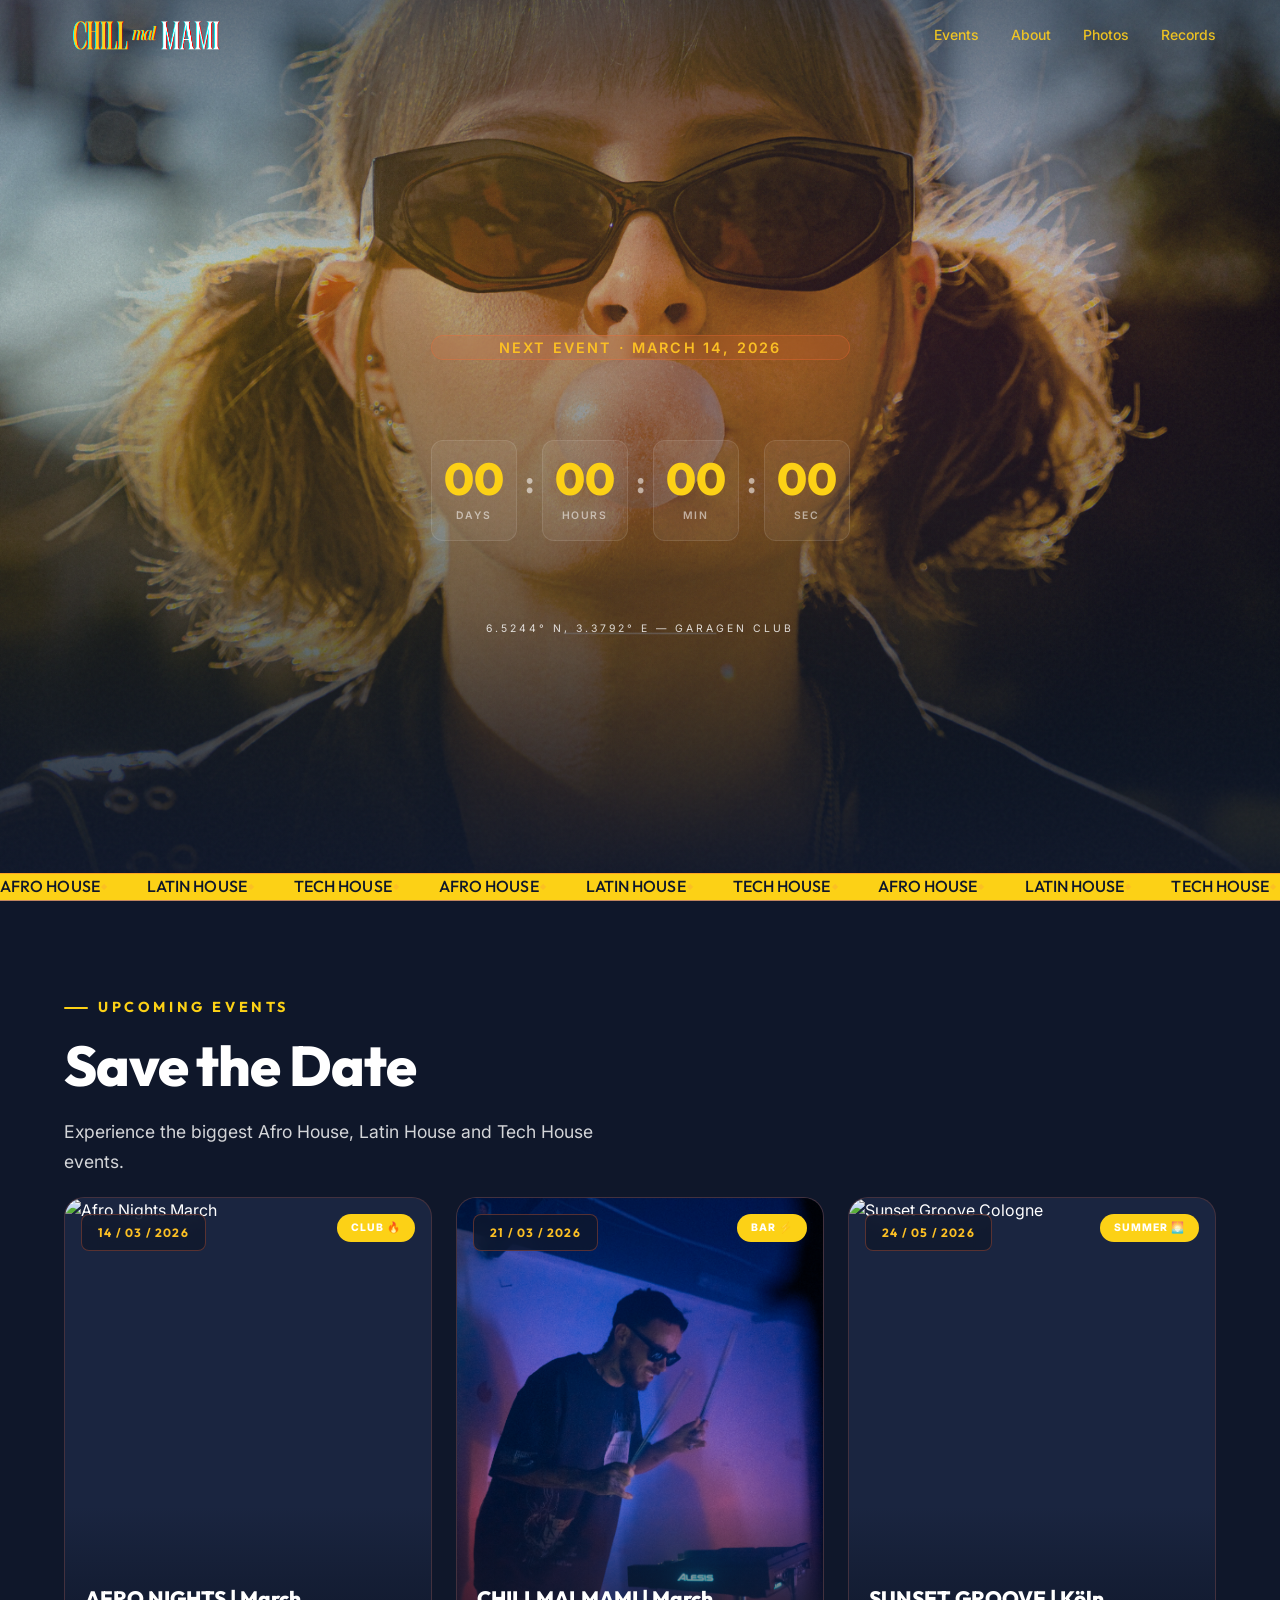
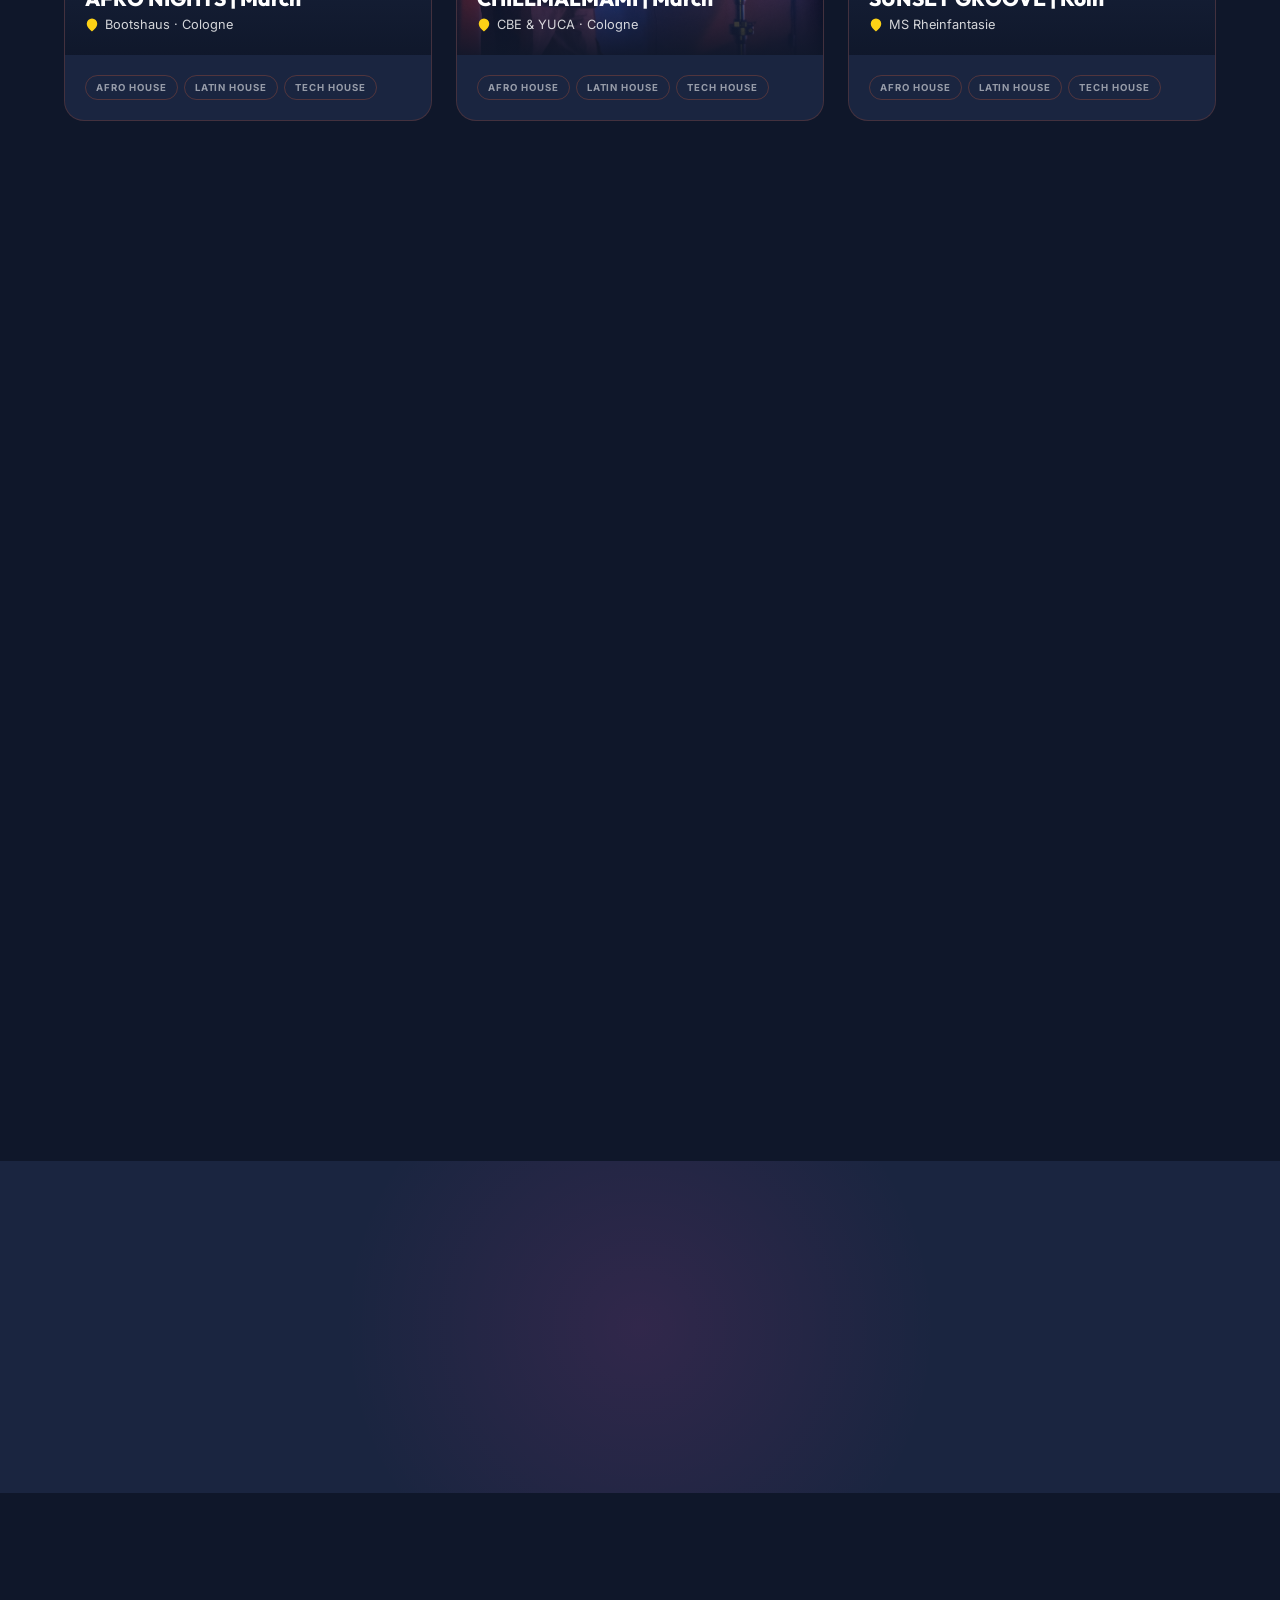
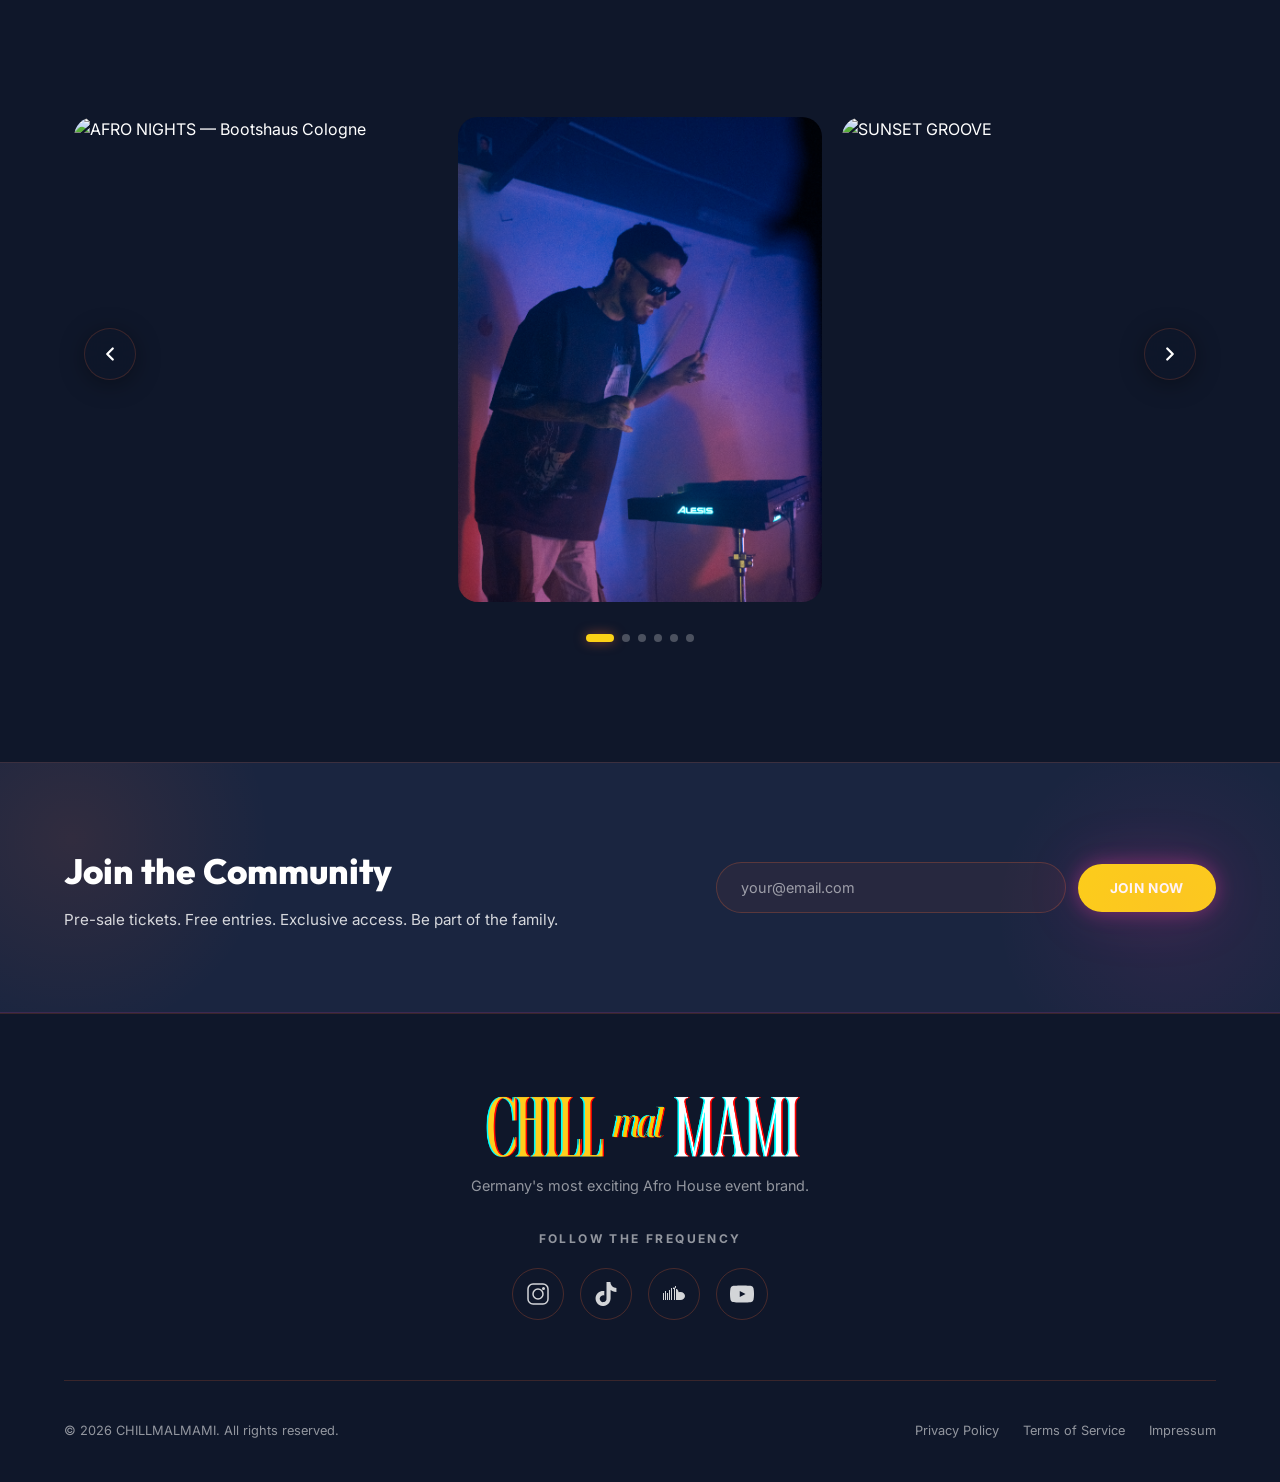
==== commit 54974ace: "add event page and fix hero issue" ====
--- a/index.html
+++ b/index.html
@@ -51,7 +51,7 @@
 
     <div class="hero-content">
       <div class="hero-badge">
-        <span class="dot"></span>
+        
         Next Event · March 14, 2026
       </div>
 
@@ -174,7 +174,7 @@
 
       <div class="events-grid">
         <!-- Event Card 1 -->
-        <article class="event-card reveal">
+        <article class="event-card reveal" data-event-target="eventone.html" role="link" tabindex="0" aria-label="Open Afro Nights March event details">
           <div class="event-card-image">
             <img src="DSC09441.jpg"
               alt="Afro Nights March" />
@@ -196,6 +196,8 @@
               <span>Afro House</span>
               <span>Latin House</span>
               <span>Tech House</span>
+            </div>
+          </div>
         </article>
 
         <!-- Event Card 2 -->
@@ -220,7 +222,8 @@
               <span>Afro House</span>
               <span>Latin House</span>
               <span>Tech House</span>
-          
+            </div>
+          </div>
         </article>
 
         <!-- Event Card 3 -->
@@ -246,7 +249,8 @@
               <span>Afro House</span>
               <span>Latin House</span>
               <span>Tech House</span>
-          
+            </div>
+          </div>
         </article>
       </div>
     </div>
--- a/index.css
+++ b/index.css
@@ -304,8 +304,6 @@
   font-size: 0.65rem;
   letter-spacing: 3px;
   color: var(--text-secondary);
-  margin-top: 200px;
-  margin-bottom: 48px;
   opacity: 0;
   animation: fadeInUp 0.8s var(--ease-out-expo) 0.8s both;
 }
@@ -351,13 +349,17 @@
     text-align: center;
     padding: 0 24px;
     max-width: 900px;
+    margin-top: 100px;
+    display: flex;
+    flex-direction: column;
+    gap: 5rem;
 }
 
 .hero-badge {
-    display: inline-flex;
-    align-items: center;
-    gap: 8px;
-    padding: 8px 20px;
+    display: inline;
+    align-items: center;
+    padding: 20px -20px;
+    gap: 10px;
     border-radius: 100px;
     background: rgba(255, 107, 53, 0.12);
     backdrop-filter: blur(10px);
@@ -367,9 +369,18 @@
     letter-spacing: 0.15em;
     text-transform: uppercase;
     color: var(--golden-accent);
-    margin-bottom: 32px;
     animation: fadeInUp 0.8s var(--ease-out-expo) 0.2s both;
 }
+
+@media (max-width: 600px) {
+    
+   .hero-content {
+    margin-top: 120px;
+    gap: 3rem;
+}
+}
+
+
 
 /* ---------- COUNTDOWN ---------- */
 .countdown {
@@ -377,8 +388,6 @@
     align-items: center;
     justify-content: center;
     gap: 8px;
-    margin-top: 10px;
-    margin-bottom: 50px;
     animation: fadeInUp 0.8s var(--ease-out-expo) 0.5s both;
 }
 
@@ -578,9 +587,7 @@
     font-size: 0.7rem;
     letter-spacing: 0.15em;
     text-transform: uppercase;
-    animation: fadeInUp 0.8s var(--ease-out-expo) 1s both;
-    margin-top: 50px;
-    
+    animation: fadeInUp 0.8s var(--ease-out-expo) 1s both;    
 }
 
 .hero-scroll .scroll-line {
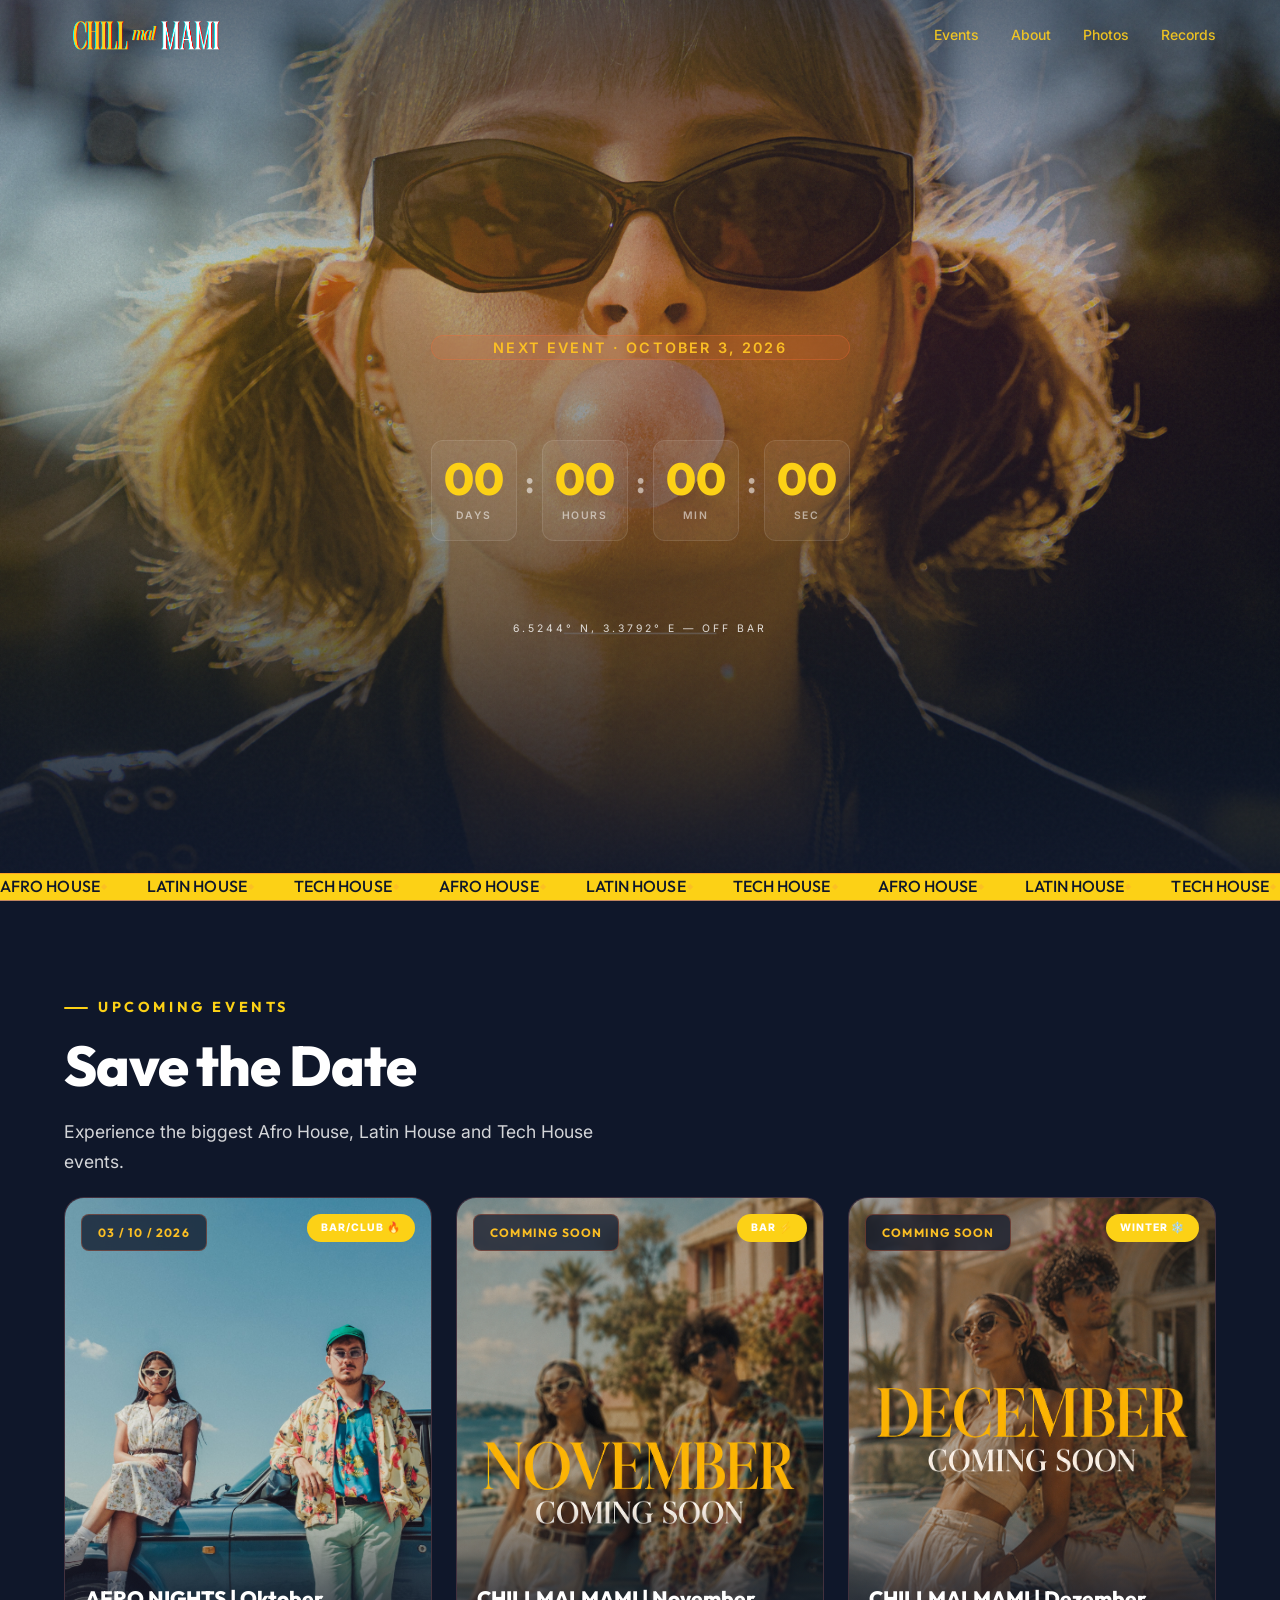
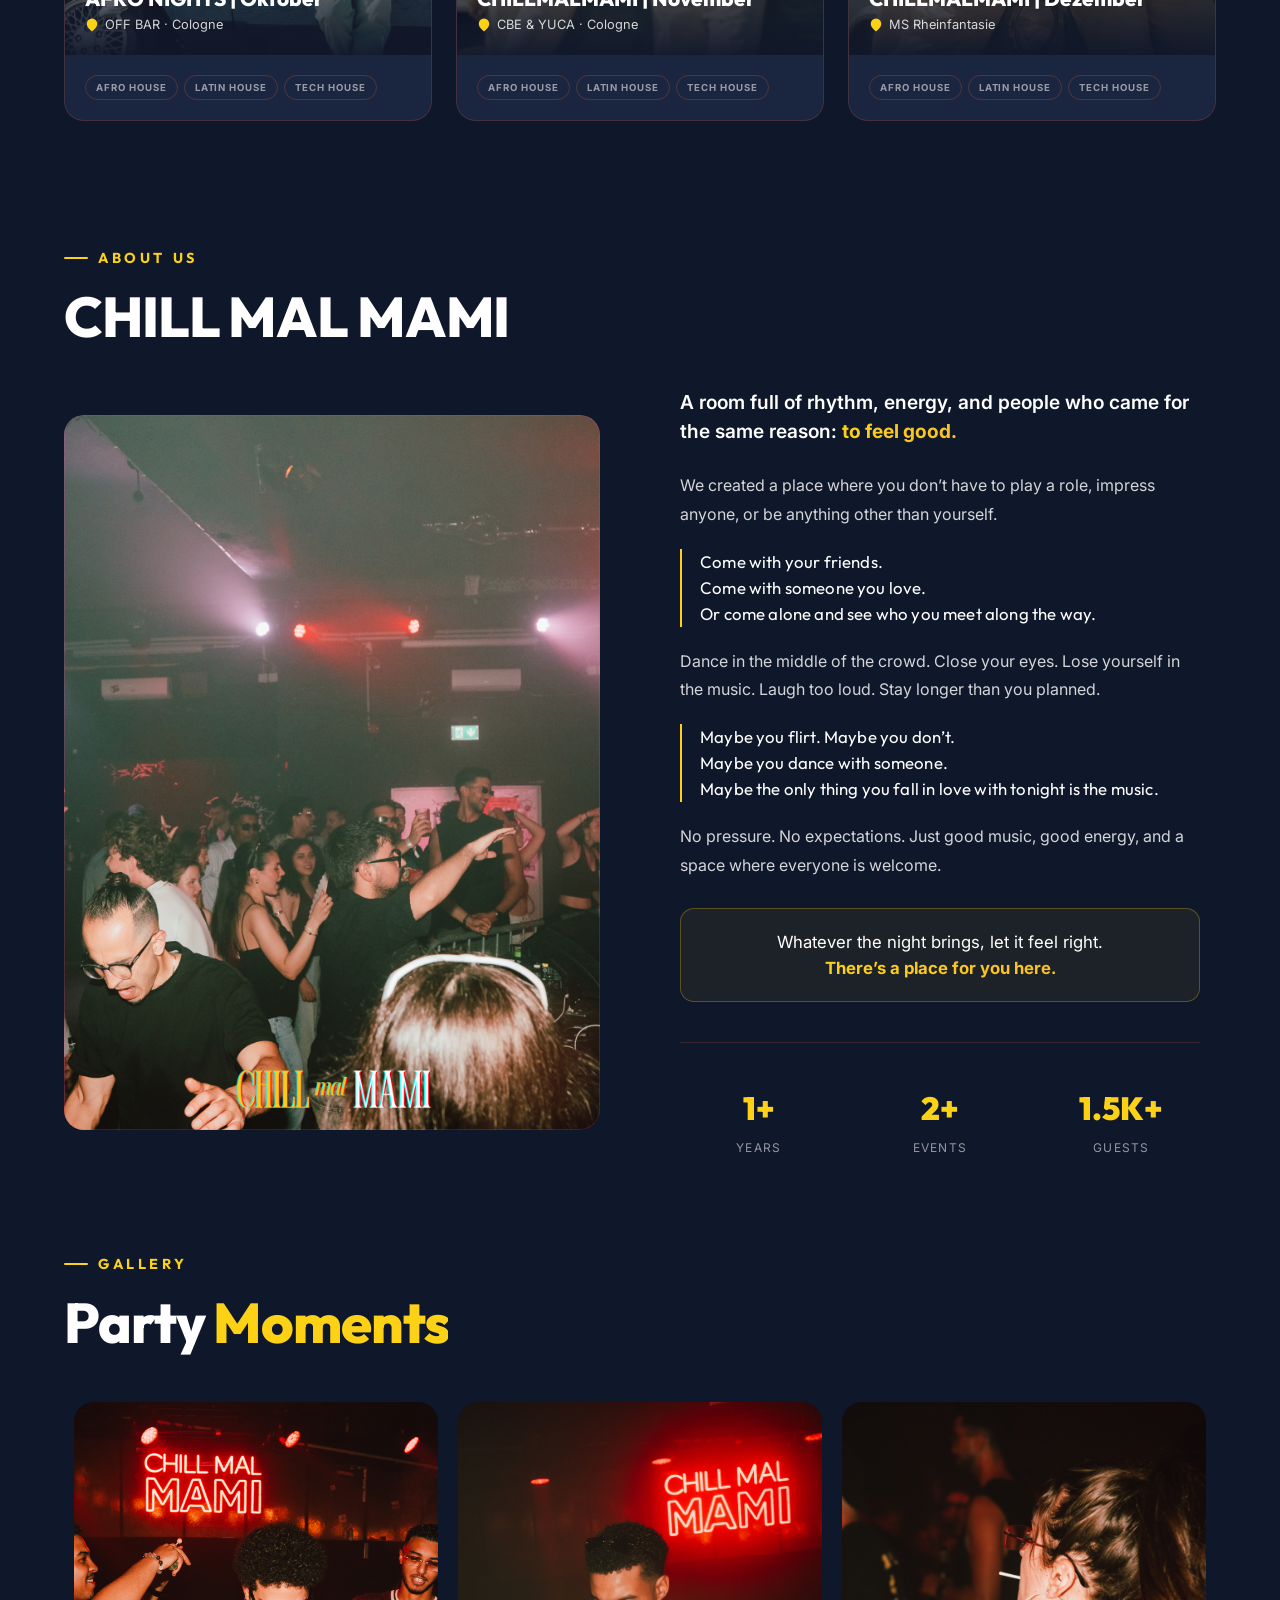
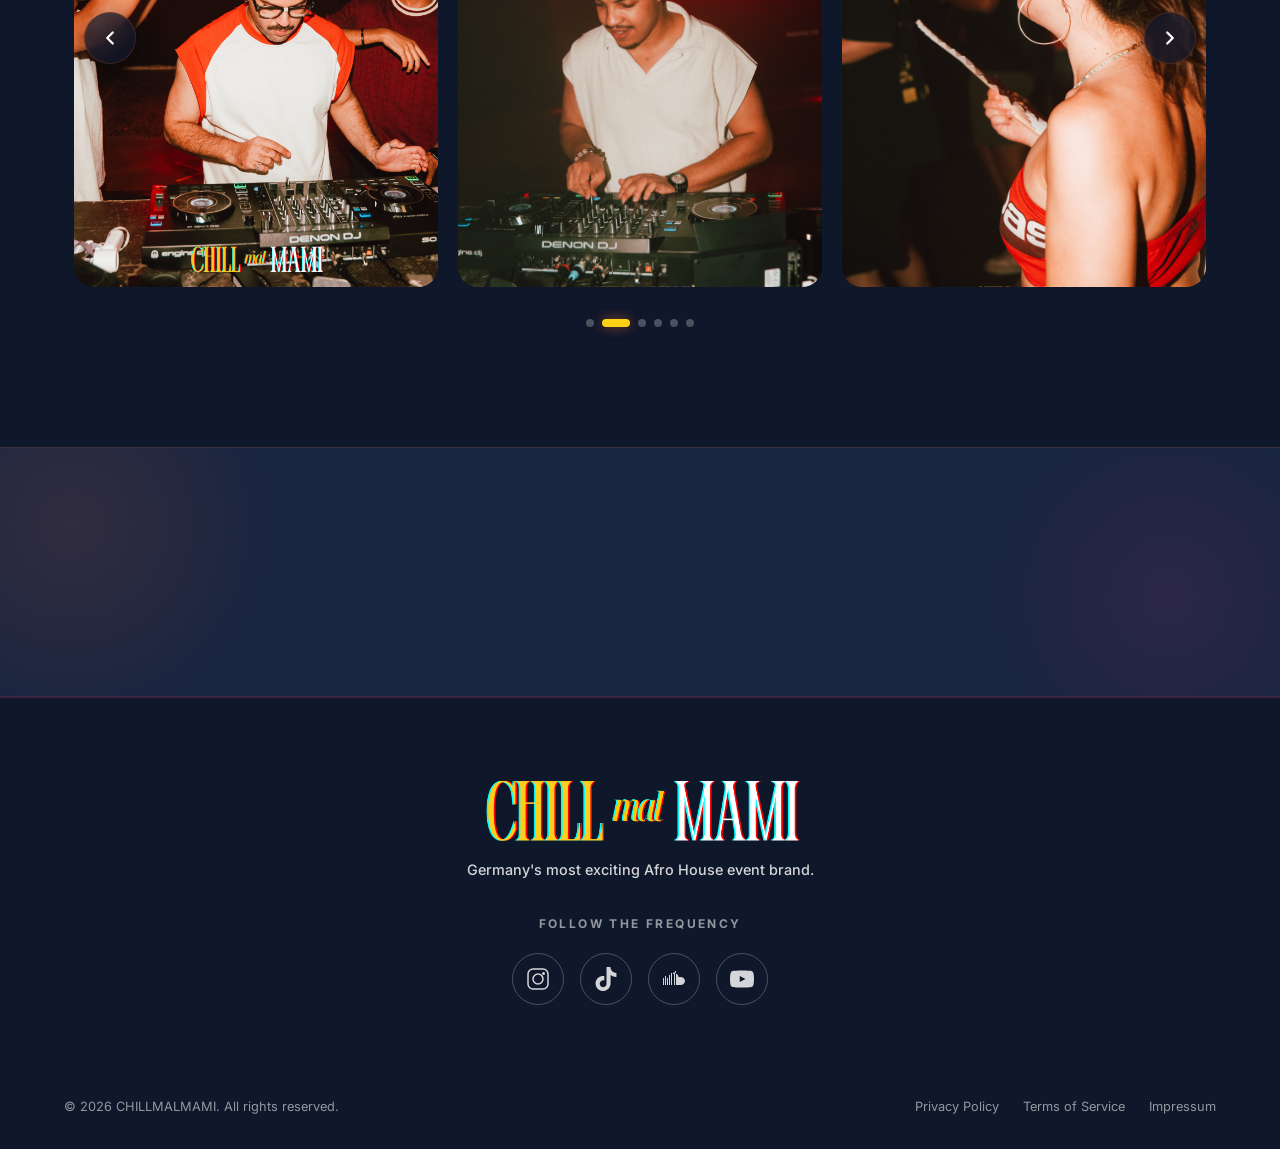
==== commit e8721993: "Pre-launch: two new event pages, refreshed footer, countdown auto-syncs, favicon, impressum placehol" ====
--- a/index.html
+++ b/index.html
@@ -13,9 +13,9 @@
   <meta property="og:description"
     content="Germany's most exciting Afro House event brand. Unforgettable Afro House, Amapiano, Deep House, and Afro Tech parties." />
   <meta property="og:type" content="website" />
-  <link rel="stylesheet" href="index.css" />
-  <link rel="icon"
-    href="data:image/svg+xml,<svg xmlns='http://www.w3.org/2000/svg' viewBox='0 0 100 100'><text y='.9em' font-size='90'>🔥</text></svg>" />
+  <link rel="stylesheet" href="index.css?v=9" />
+  <link rel="icon" type="image/png" href="last.png" />
+  <link rel="apple-touch-icon" href="last.png" />
 </head>
 
 <body>
@@ -30,7 +30,7 @@
         <li><a href="#events">Events</a></li>
         <li><a href="#about">About</a></li>
         <li><a href="#photos">Photos</a></li>
-        <li><a href="#">Records</a></li>
+        <li><a href="records.html">Records</a></li>
         <!--li><a href="#events" class="navbar-cta">Get Tickets</a></li -->
       </ul>
       <div class="mobile-toggle" id="mobileToggle">
@@ -50,14 +50,13 @@
     <div class="hero-noise"></div>
 
     <div class="hero-content">
-      <div class="hero-badge">
-        
-        Next Event · March 14, 2026
+      <div class="hero-badge" id="heroBadge">
+        Next Event
       </div>
 
       <!-- Countdown Timer -->
       
-      <div class="countdown" id="countdown" data-date="2026-03-14T22:00:00">
+      <div class="countdown" id="countdown" data-date="2026-10-03T22:00:00">
         <div class="countdown-item">
           <span class="countdown-number" id="countdown-days">00</span>
           <span class="countdown-label">Days</span>
@@ -85,7 +84,7 @@
 
       <!-- Location Badge -->
       <p class="hero__location mono">
-        <span class="blink"></span> 6.5244° N, 3.3792° E — GARAGEN CLUB
+        <span class="blink"></span> 6.5244° N, 3.3792° E — OFF BAR
       </p>
       <!--
       <h1 class="hero-title">
@@ -174,20 +173,20 @@
 
       <div class="events-grid">
         <!-- Event Card 1 -->
-        <article class="event-card reveal" data-event-target="eventone.html" role="link" tabindex="0" aria-label="Open Afro Nights March event details">
+        <article class="event-card reveal" data-event-target="eventone.html" role="link" tabindex="0" aria-label="Open Afro Nights Oktober event details">
           <div class="event-card-image">
-            <img src="DSC09441.jpg"
-              alt="Afro Nights March" />
-            <div class="event-card-date">14 / 03 / 2026</div>
-            <div class="event-card-badge">Club 🔥</div>
+            <img src="nextchil.jpg"
+              alt="Afro Nights Oktober" />
+            <div class="event-card-date">03 / 10 / 2026</div>
+            <div class="event-card-badge">BAR/CLUB 🔥</div>
             <div class="event-card-overlay">
-              <h3>AFRO NIGHTS | March</h3>
+              <h3>AFRO NIGHTS | Oktober</h3>
               <div class="event-venue">
                 <svg viewBox="0 0 24 24">
                   <path d="M21 10c0 7-9 13-9 13s-9-6-9-13a9 9 0 0 1 18 0z" />
                   <circle cx="12" cy="10" r="3" />
                 </svg>
-                Bootshaus · Cologne
+                OFF BAR · Cologne
               </div>
             </div>
           </div>
@@ -201,13 +200,13 @@
         </article>
 
         <!-- Event Card 2 -->
-        <article class="event-card reveal reveal-delay-1">
+        <article class="event-card reveal reveal-delay-1" data-event-target="eventtwo.html" role="link" tabindex="0" aria-label="Open CHILLMALMAMI March event details">
           <div class="event-card-image">
-            <img src="DSC09329.jpg" alt="CHILLMALMAMI March" />
-            <div class="event-card-date">21 / 03 / 2026</div>
+            <img src="IMG_6452.PNG" alt="CHILLMALMAMI March" />
+            <div class="event-card-date">Comming Soon</div>
             <div class="event-card-badge">Bar ⚡</div>
             <div class="event-card-overlay">
-              <h3>CHILLMALMAMI | March</h3>
+              <h3>CHILLMALMAMI | November</h3>
               <div class="event-venue">
                 <svg viewBox="0 0 24 24">
                   <path d="M21 10c0 7-9 13-9 13s-9-6-9-13a9 9 0 0 1 18 0z" />
@@ -227,14 +226,13 @@
         </article>
 
         <!-- Event Card 3 -->
-        <article class="event-card reveal reveal-delay-2">
+        <article class="event-card reveal reveal-delay-2" data-event-target="eventthree.html" role="link" tabindex="0" aria-label="Open Sunset Groove Köln event details">
           <div class="event-card-image">
-            <img src="DSC09169.jpg"
-              alt="Sunset Groove Cologne" />
-            <div class="event-card-date">24 / 05 / 2026</div>
-            <div class="event-card-badge">Summer 🌅</div>
+            <img src="IMG_6453.PNG" alt="CHILLMALMAMI Dezember" />
+            <div class="event-card-date">Comming Soon</div>
+            <div class="event-card-badge">Winter ❄️</div>
             <div class="event-card-overlay">
-              <h3>SUNSET GROOVE | Köln</h3>
+              <h3>CHILLMALMAMI | Dezember</h3>
               <div class="event-venue">
                 <svg viewBox="0 0 24 24">
                   <path d="M21 10c0 7-9 13-9 13s-9-6-9-13a9 9 0 0 1 18 0z" />
@@ -268,34 +266,62 @@
         </div>
       <div class="about-grid">
         <div class="about-image reveal">
-          <img src="https://images.unsplash.com/photo-1516450360452-9312f5e86fc7?w=600&h=800&fit=crop&q=80"
+          <img src="IMG_5546.JPG.jpeg"
             alt="CHILLMALMAMI crowd dancing" />
           <div class="about-glow"></div>
         </div>
         <div class="about-content">
         
           
+          <p class="about-lead reveal reveal-delay-2">
+            A room full of rhythm, energy, and people who came for the same
+            reason: <span class="about-highlight">to feel good.</span>
+          </p>
+
           <p class="reveal reveal-delay-2">
-            Born from a love of deep grooves and African rhythms, <strong>CHILLMALMAMI</strong> has become one of the
-            most exciting Afro House event brands in Germany. What started as an underground movement has grown into a
-            full-blown cultural phenomenon.
-          </p>
-          <p class="reveal reveal-delay-3">
-            Our mission is simple — bring people together through the power of Afro House music. From the hypnotic beats
-            of Amapiano to the spiritual depths of Tribal House, every night with CHILLMALMAMI is an experience you
-            won't forget.
-          </p>
+            We created a place where you don&rsquo;t have to play a role,
+            impress anyone, or be anything other than yourself.
+          </p>
+
+          <p class="about-stanza reveal reveal-delay-2">
+            Come with your friends.<br>
+            Come with someone you love.<br>
+            Or come alone and see who you meet along the way.
+          </p>
+
+          <p class="reveal reveal-delay-2">
+            Dance in the middle of the crowd. Close your eyes. Lose yourself
+            in the music. Laugh too loud. Stay longer than you planned.
+          </p>
+
+          <p class="about-stanza reveal reveal-delay-2">
+            Maybe you flirt. Maybe you don&rsquo;t.<br>
+            Maybe you dance with someone.<br>
+            Maybe the only thing you fall in love with tonight is the music.
+          </p>
+
+          <p class="reveal reveal-delay-2">
+            No pressure. No expectations. Just good music, good energy, and
+            a space where everyone is welcome.
+          </p>
+
+          <p class="about-callout reveal reveal-delay-2">
+            Whatever the night brings, let it feel right.<br>
+            <span class="about-highlight">There&rsquo;s a place for you here.</span>
+          </p>
+          
           <div class="about-stats reveal reveal-delay-4">
             <div class="stat-item">
-              <div class="stat-number">10+</div>
+              <!---->
+              <div class="stat-number">1+</div>
               <div class="stat-label">Years</div>
             </div>
             <div class="stat-item">
-              <div class="stat-number">250+</div>
+              <div class="stat-number">2+</div>
               <div class="stat-label">Events</div>
             </div>
             <div class="stat-item">
-              <div class="stat-number">100K+</div>
+              <div class="stat-number">1.5K+</div>
               <div class="stat-label">Guests</div>
             </div>
           </div>
@@ -305,6 +331,7 @@
   </section>
 
   <!-- ========== RESPECT ========== -->
+   <!--
   <section class="respect" id="respect">
     <div class="container">
       
@@ -342,12 +369,12 @@
       <div class="gallery-carousel" id="galleryCarousel">
         <div class="gallery-track-wrapper">
           <div class="gallery-track" id="galleryTrack">
-            <div class="gallery-slide"><img src="DSC09441.jpg" alt="AFRO NIGHTS — Bootshaus Cologne" /></div>
-            <div class="gallery-slide"><img src="DSC09329.jpg" alt="CHILLMALMAMI Night" /></div>
-            <div class="gallery-slide"><img src="DSC09169.jpg" alt="SUNSET GROOVE" /></div>
-            <div class="gallery-slide"><img src="DSC09139.jpg" alt="Party Night" /></div>
-            <div class="gallery-slide"><img src="DSC09157.jpg" alt="Dance Floor" /></div>
-            <div class="gallery-slide"><img src="CCI.jpg" alt="CHILLMALMAMI Crowd" /></div>
+            <div class="gallery-slide"><img src="IMG_5586.JPG.jpeg" alt="CHILLMALMAMI Dezember" /></div>
+             <div class="gallery-slide"><img src="IMG_5589.JPG.jpeg" alt="CHILLMALMAMI Dezember" /></div>
+            <div class="gallery-slide"><img src="IMG_5588.JPG.jpeg" alt="CHILLMALMAMI Dezember" /></div>
+            <div class="gallery-slide"><img src="IMG_6350.JPG.jpeg" alt="CHILLMALMAMI Dezember" /></div>
+            <div class="gallery-slide"><img src="IMG_6351.JPG.jpeg" alt="CHILLMALMAMI Dezember" /></div>
+            <div class="gallery-slide"><img src="IMG_6354.JPG.jpeg" alt="CHILLMALMAMI Dezember" /></div>
           </div>
         </div>
         <button class="gallery-btn gallery-btn--prev" id="galleryPrev" aria-label="Previous photo">
@@ -384,7 +411,7 @@
     <div class="container">
 
       <div class="footer-center">
-        <a href="#" class="navbar-logo" aria-label="CHILLMALMAMI home">
+        <a href="index.html" class="navbar-logo" aria-label="CHILLMALMAMI home">
           <img src="last.png" alt="CHILLMALMAMI logo" />
         </a>
         <p class="footer-tagline">Germany's most exciting Afro House event brand.</p>
@@ -406,19 +433,25 @@
         </div>
       </div>
 
-      <div class="footer-bottom">
-        <p>&copy; 2026 CHILLMALMAMI. All rights reserved.</p>
-        <div class="footer-bottom-links">
-          <a href="#">Privacy Policy</a>
-          <a href="#">Terms of Service</a>
-          <a href="#">Impressum</a>
-        </div>
-      </div>
-
-    </div>
-
-
-  <script src="app.js"></script>
+    </div>
+
+    <div class="footer-bottom-bar">
+      <div class="container">
+        <div class="footer-bottom">
+          <p>&copy; 2026 CHILLMALMAMI. All rights reserved.</p>
+          <div class="footer-bottom-links">
+            <a href="#">Privacy Policy</a>
+            <a href="#">Terms of Service</a>
+            <a href="impressum.html">Impressum</a>
+          </div>
+        </div>
+      </div>
+    </div>
+
+  </footer>
+
+
+  <script src="app.js?v=6"></script>
 </body>
 
 </html>
--- a/index.css
+++ b/index.css
@@ -949,7 +949,7 @@
 
 /* ---------- ABOUT SECTION ---------- */
 .about {
-    padding: var(--section-padding);
+    padding: 120px 0 40px;
     position: relative;
     margin-top: -180px;
 }
@@ -1025,6 +1025,45 @@
     font-size: 1rem;
     line-height: 1.8;
     margin-bottom: 16px;
+}
+
+.about-content .about-lead {
+    font-size: 1.2rem;
+    line-height: 1.55;
+    color: var(--text-primary);
+    font-weight: 600;
+    margin-bottom: 24px;
+}
+
+.about-content .about-stanza {
+    font-family: var(--font-display, var(--font-body));
+    font-size: 1.05rem;
+    line-height: 1.55;
+    color: var(--text-primary);
+    letter-spacing: 0.01em;
+    padding-left: 18px;
+    border-left: 2px solid var(--sunset-orange);
+    margin: 20px 0;
+}
+
+.about-content .about-callout {
+    margin-top: 28px;
+    padding: 20px 22px;
+    border-radius: 14px;
+    background: rgba(252, 209, 22, 0.06);
+    border: 1px solid rgba(252, 209, 22, 0.28);
+    font-size: 1.05rem;
+    line-height: 1.55;
+    color: var(--text-primary);
+    text-align: center;
+}
+
+.about-content .about-highlight {
+    background: var(--gradient-warm);
+    -webkit-background-clip: text;
+    -webkit-text-fill-color: transparent;
+    background-clip: text;
+    font-weight: 700;
 }
 
 .about-stats {
@@ -1157,7 +1196,7 @@
 
 /* ---------- GALLERY ---------- */
 .gallery {
-    padding: var(--section-padding);
+    padding: 40px 0 120px;
     margin-top: -50px;
 }
 
@@ -1286,9 +1325,14 @@
 
 /* ---------- FOOTER ---------- */
 .footer {
-    padding: 80px 0 40px;
+    padding: 80px 0 0;
     border-top: var(--border-subtle);
-    background: var(--bg-primary);
+    background: var(--dark-bg);
+}
+
+.footer-bottom-bar {
+    background: var(--dark-bg);
+    padding: 32px 0;
 }
 
 .footer-center {
@@ -1309,9 +1353,10 @@
 }
 
 .footer-tagline {
-    color: var(--text-muted);
+    color: var(--text-secondary);
     font-size: 0.9rem;
     margin-bottom: 32px;
+    font-weight: 500;
 }
 
 .footer-social-label {
@@ -1333,7 +1378,7 @@
     width: 52px;
     height: 52px;
     border-radius: 50%;
-    border: 1px solid rgba(255, 107, 53, 0.24);
+    border: 1px solid rgba(255, 255, 255, 0.24);
     display: flex;
     align-items: center;
     justify-content: center;
@@ -1342,9 +1387,9 @@
 }
 
 .footer-socials a:hover {
-    border-color: var(--neon-magenta);
-    color: var(--neon-magenta);
-    box-shadow: var(--glow-magenta);
+    border-color: var(--sunset-orange);
+    color: var(--sunset-orange);
+    background: rgba(252, 209, 22, 0.08);
     transform: translateY(-4px);
 }
 
@@ -1357,8 +1402,6 @@
     display: flex;
     align-items: center;
     justify-content: space-between;
-    padding-top: 40px;
-    border-top: var(--border-subtle);
     flex-wrap: wrap;
     gap: 16px;
 }
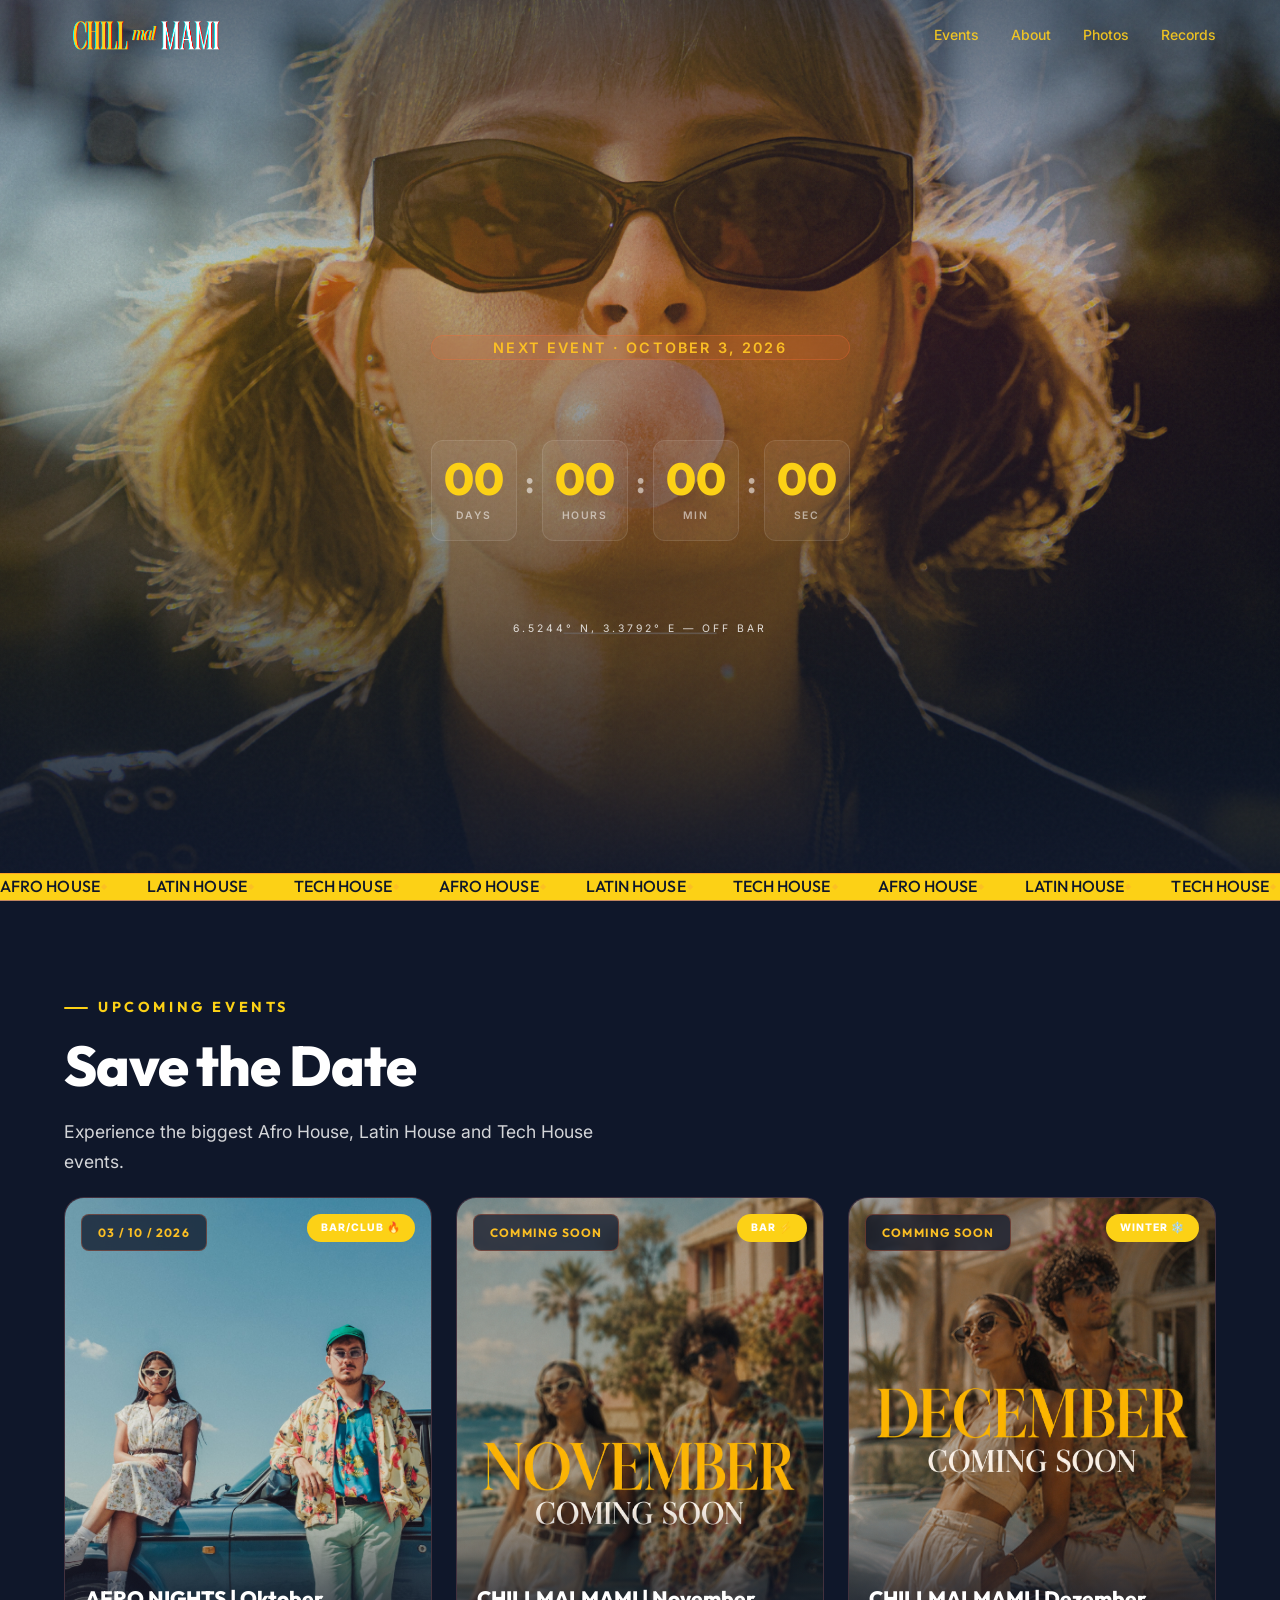
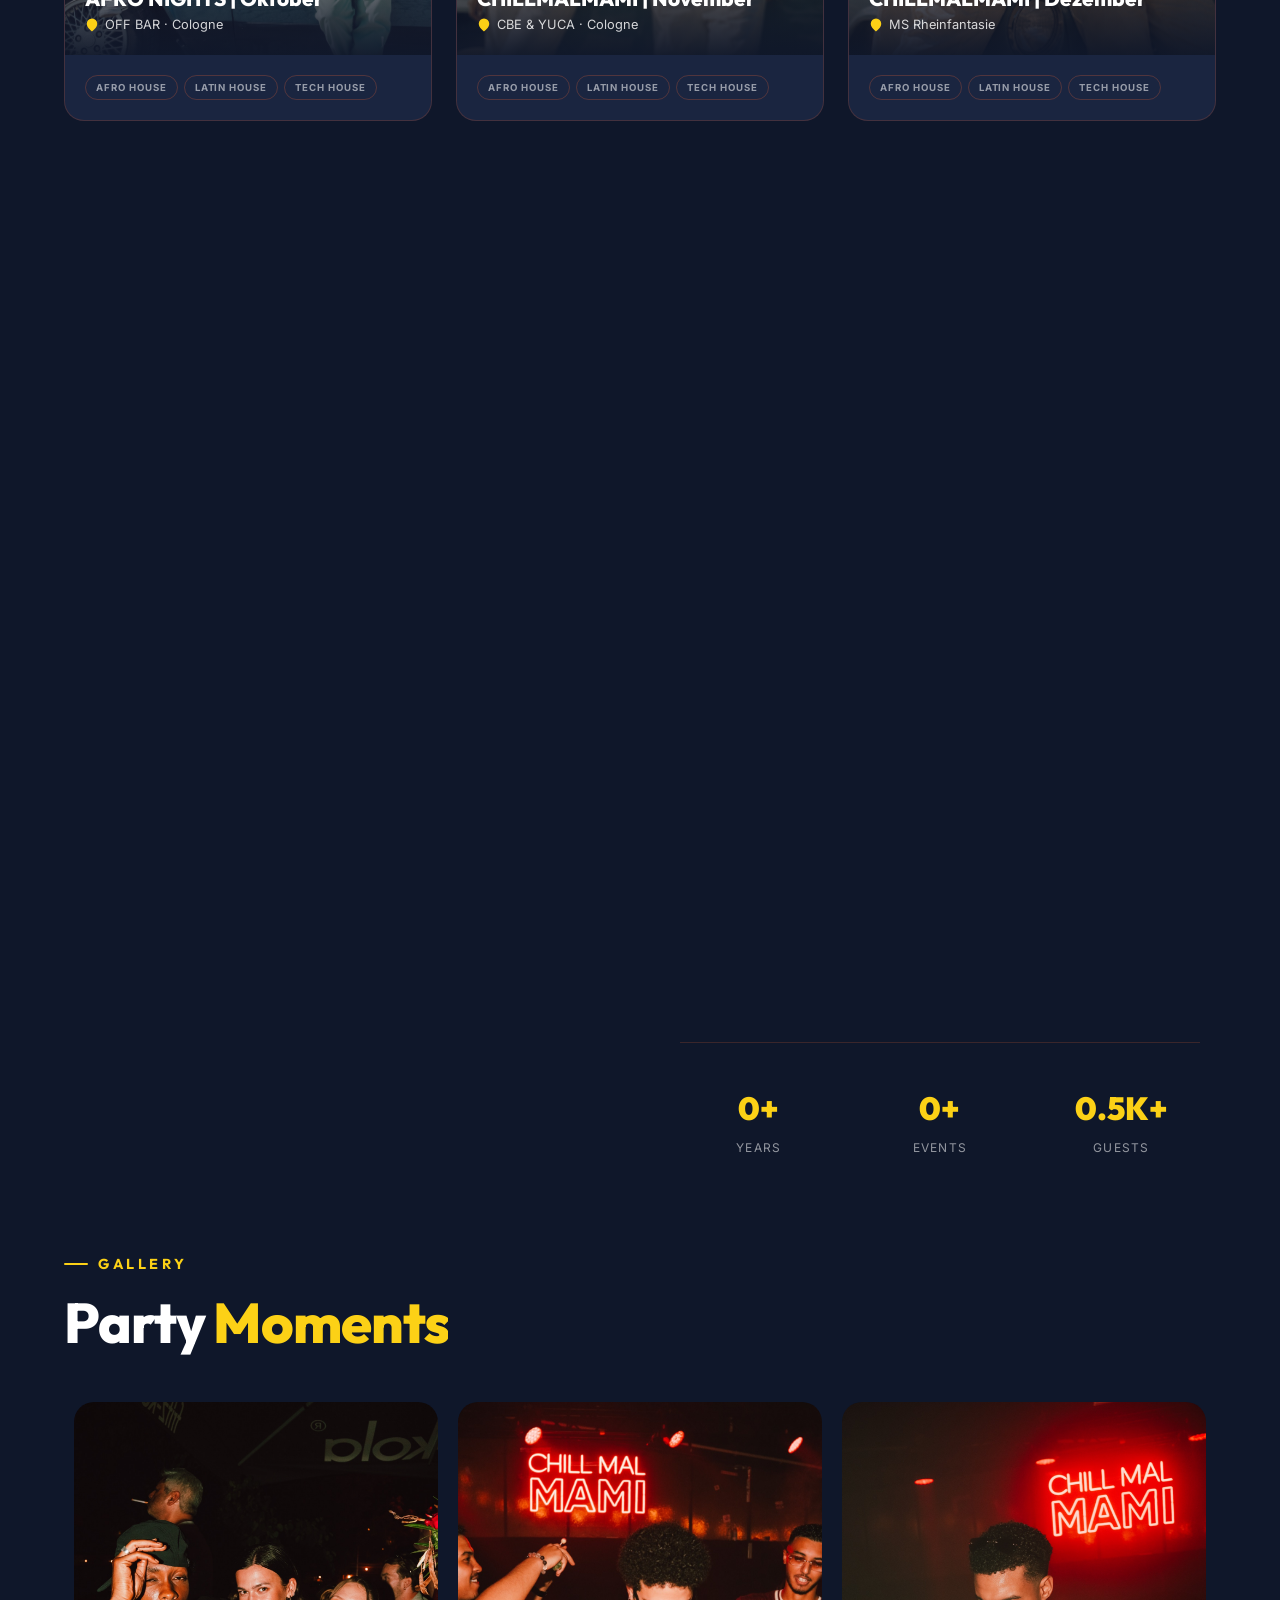
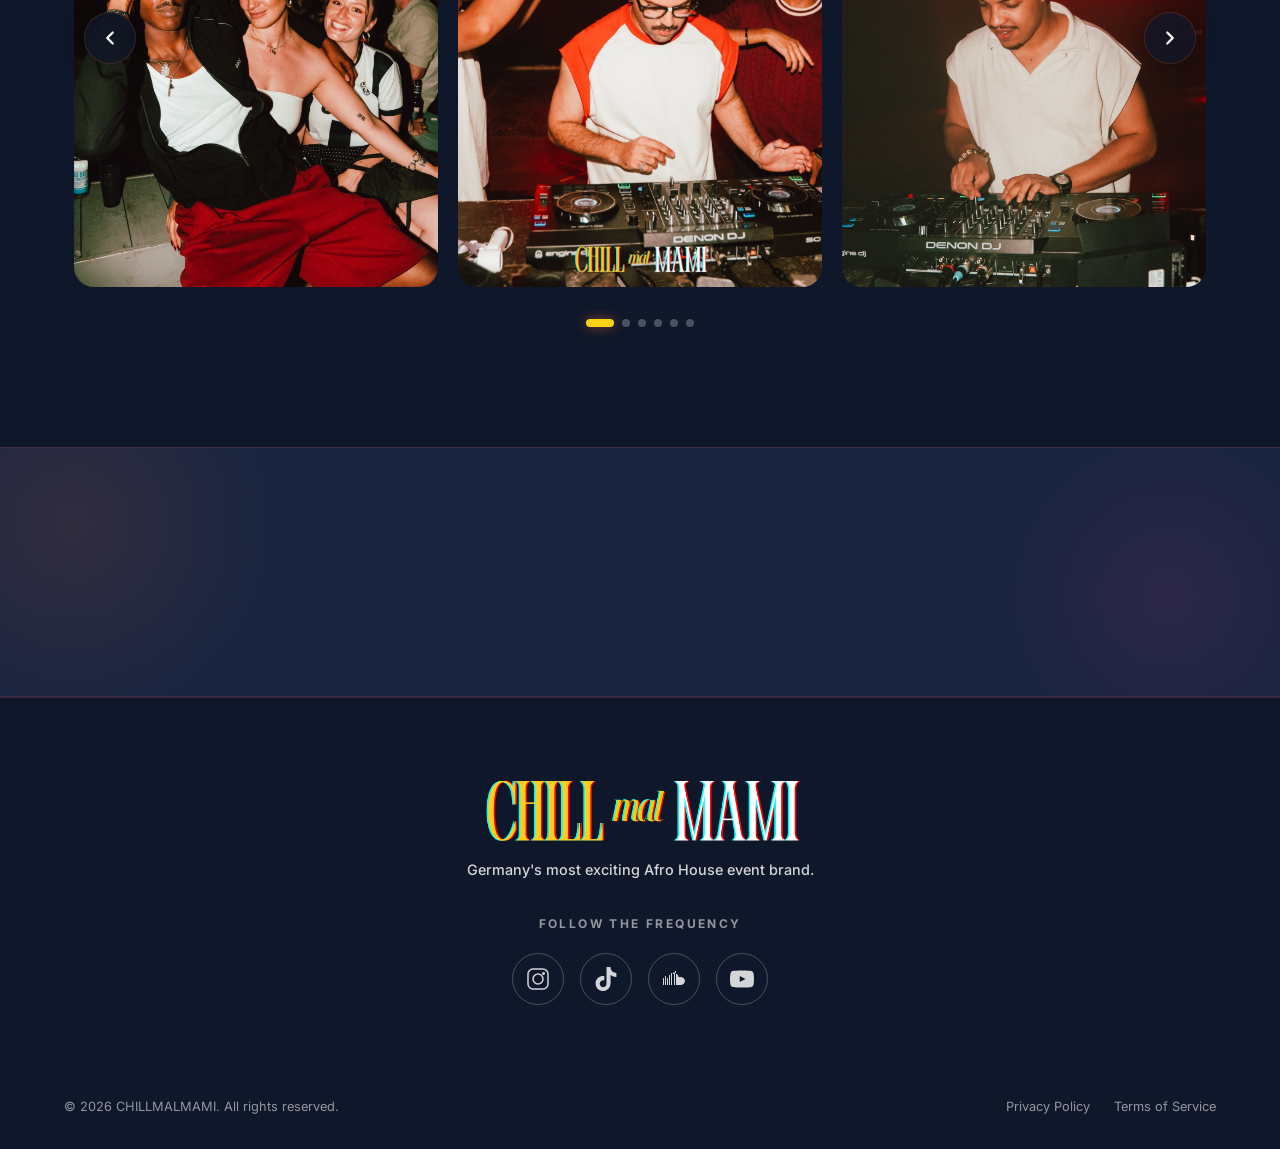
==== commit 2120c4a3: "Temporarily hide Impressum link in all footers (page not yet complete)" ====
--- a/index.html
+++ b/index.html
@@ -442,7 +442,7 @@
           <div class="footer-bottom-links">
             <a href="#">Privacy Policy</a>
             <a href="#">Terms of Service</a>
-            <a href="impressum.html">Impressum</a>
+            <!-- <a href="impressum.html">Impressum</a> -->
           </div>
         </div>
       </div>
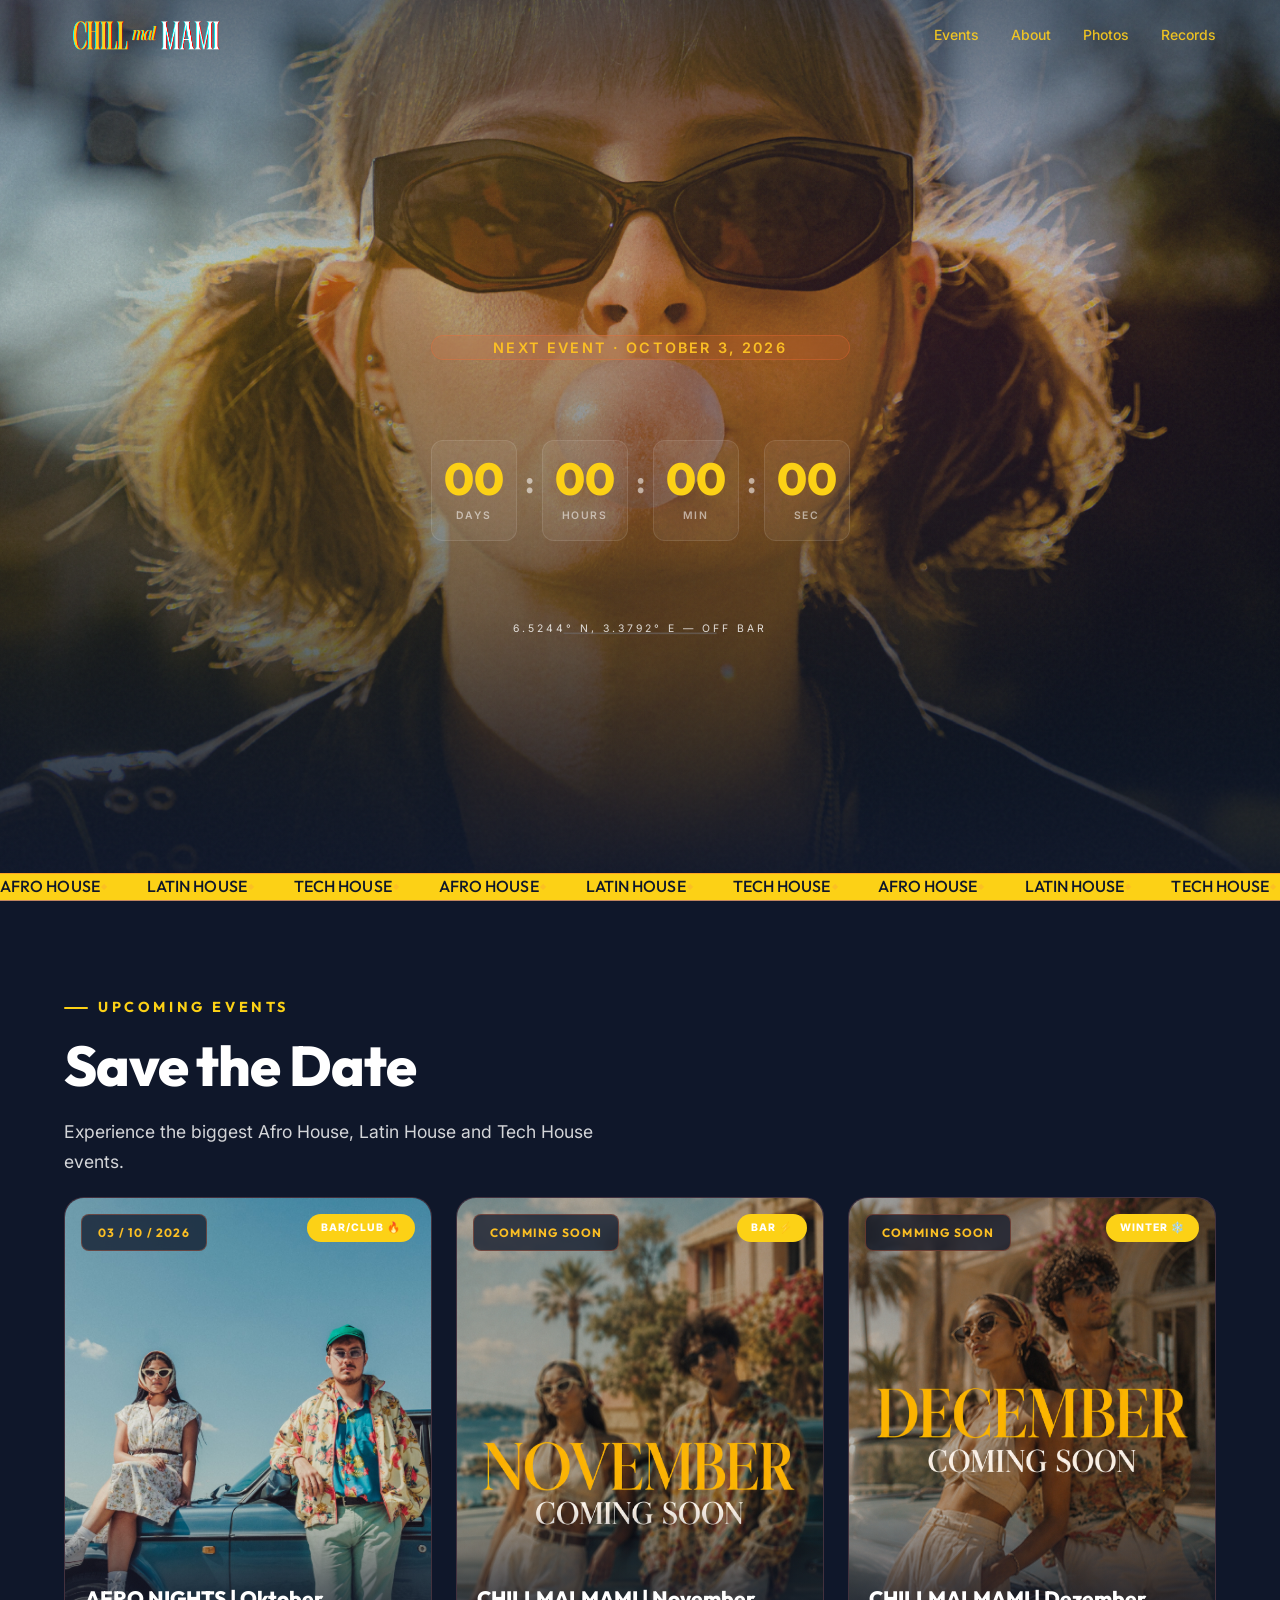
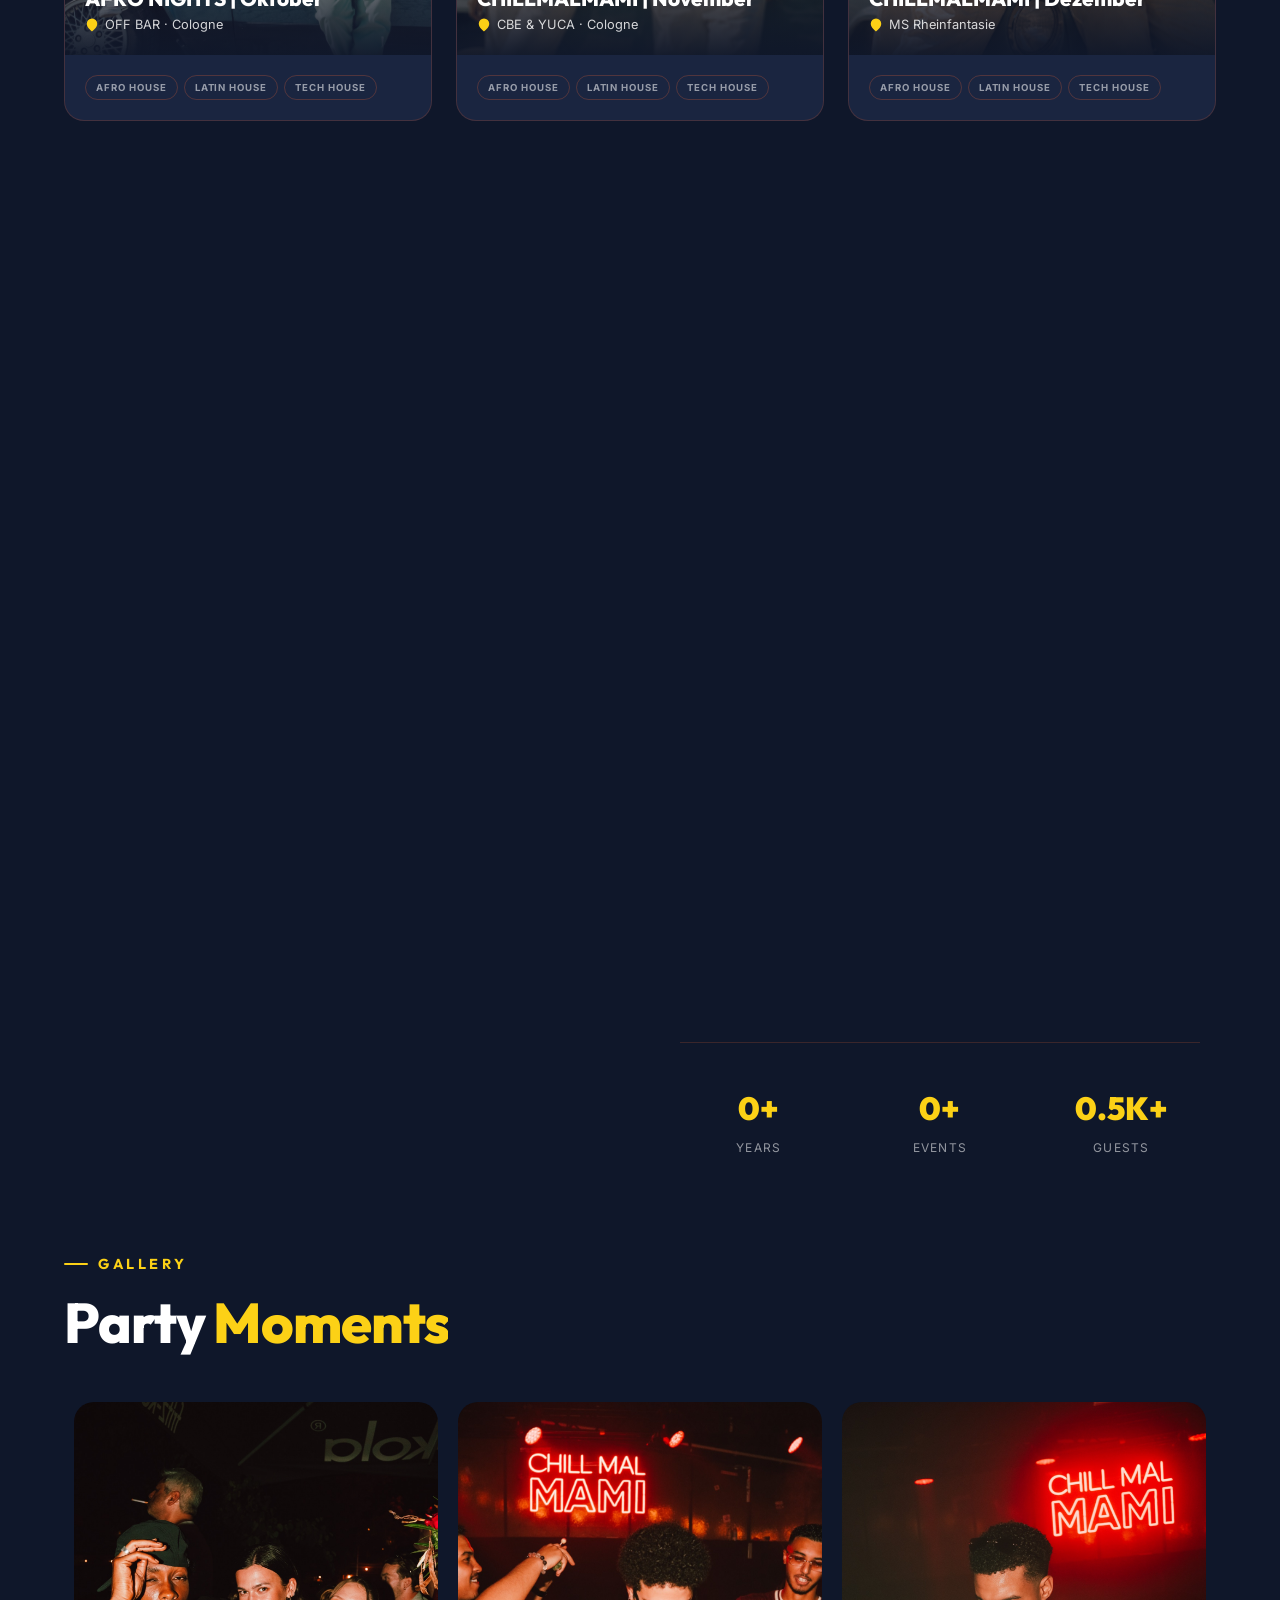
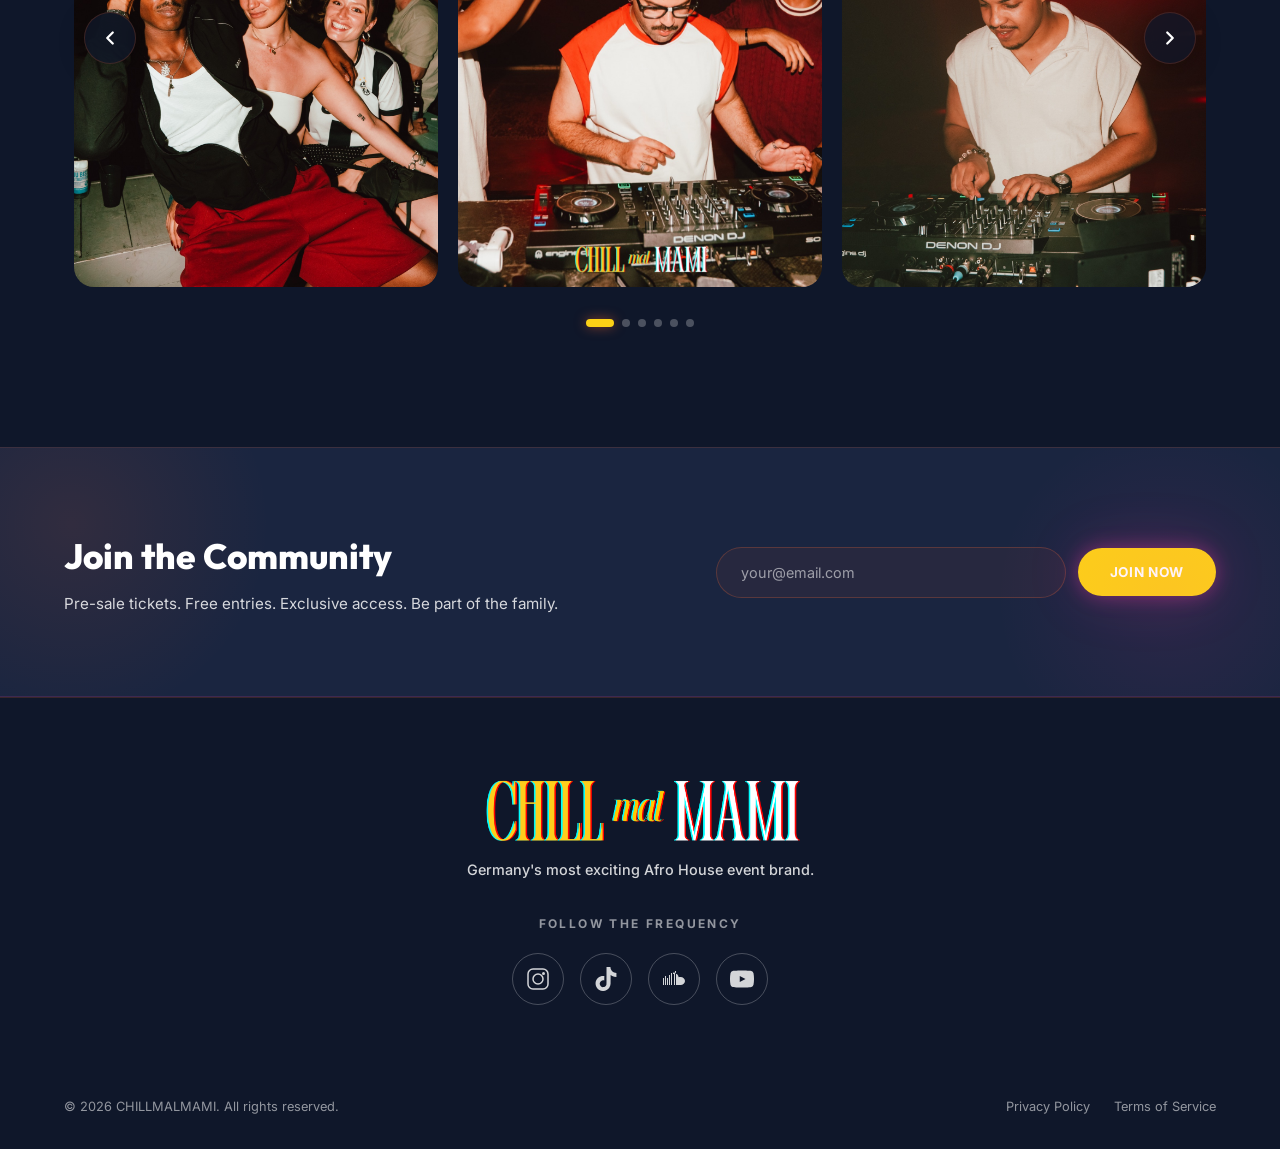
==== commit 7d224036: "SEO/social: OG+Twitter Cards on all pages, canonical URLs, robots.txt, sitemap.xml" ====
--- a/index.html
+++ b/index.html
@@ -13,6 +13,16 @@
   <meta property="og:description"
     content="Germany's most exciting Afro House event brand. Unforgettable Afro House, Amapiano, Deep House, and Afro Tech parties." />
   <meta property="og:type" content="website" />
+  <meta property="og:url" content="https://chillmalmami.com/" />
+  <meta property="og:image" content="https://chillmalmami.com/chillmalmamiimg.png" />
+  <meta property="og:site_name" content="CHILLMALMAMI" />
+  <meta property="og:locale" content="en_US" />
+  <meta name="twitter:card" content="summary_large_image" />
+  <meta name="twitter:title" content="CHILLMALMAMI — Afro House Events" />
+  <meta name="twitter:description"
+    content="Germany's most exciting Afro House event brand. Unforgettable Afro House, Amapiano, Deep House, and Afro Tech parties." />
+  <meta name="twitter:image" content="https://chillmalmami.com/chillmalmamiimg.png" />
+  <link rel="canonical" href="https://chillmalmami.com/" />
   <link rel="stylesheet" href="index.css?v=9" />
   <link rel="icon" type="image/png" href="last.png" />
   <link rel="apple-touch-icon" href="last.png" />
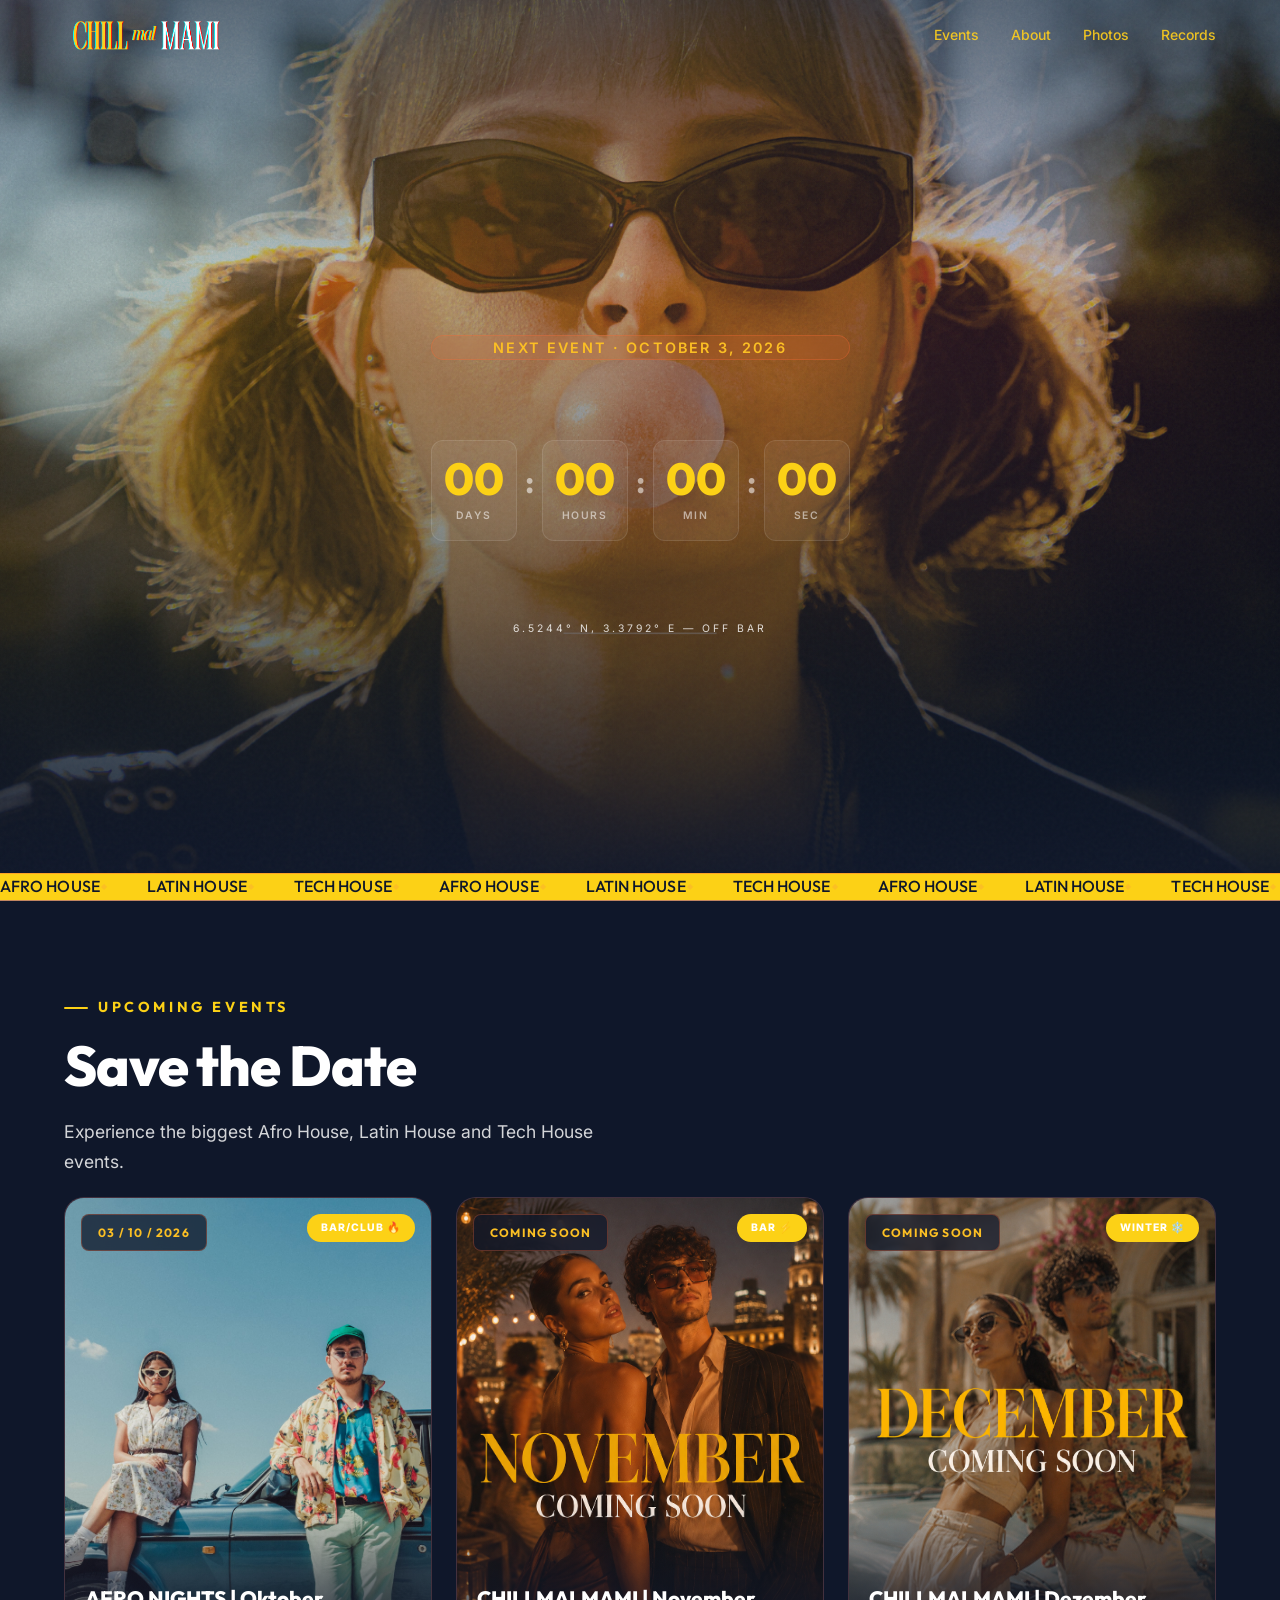
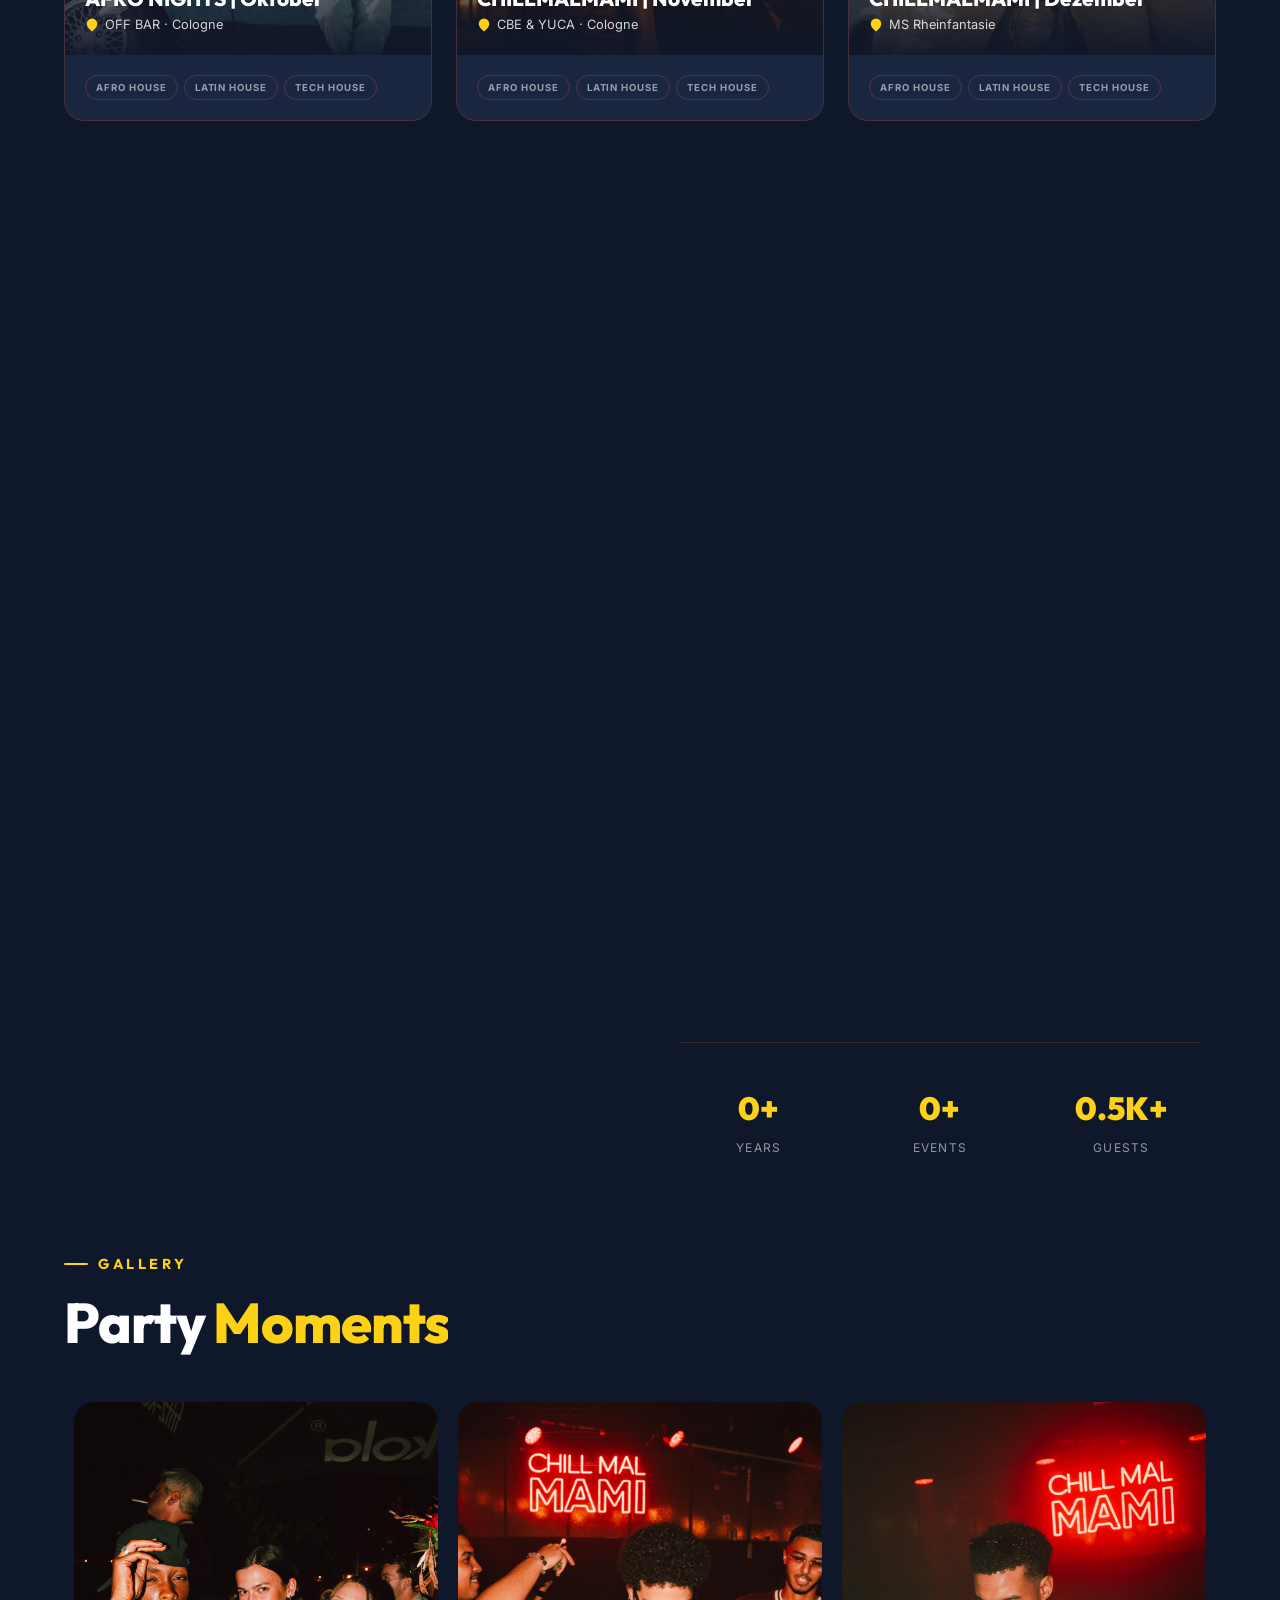
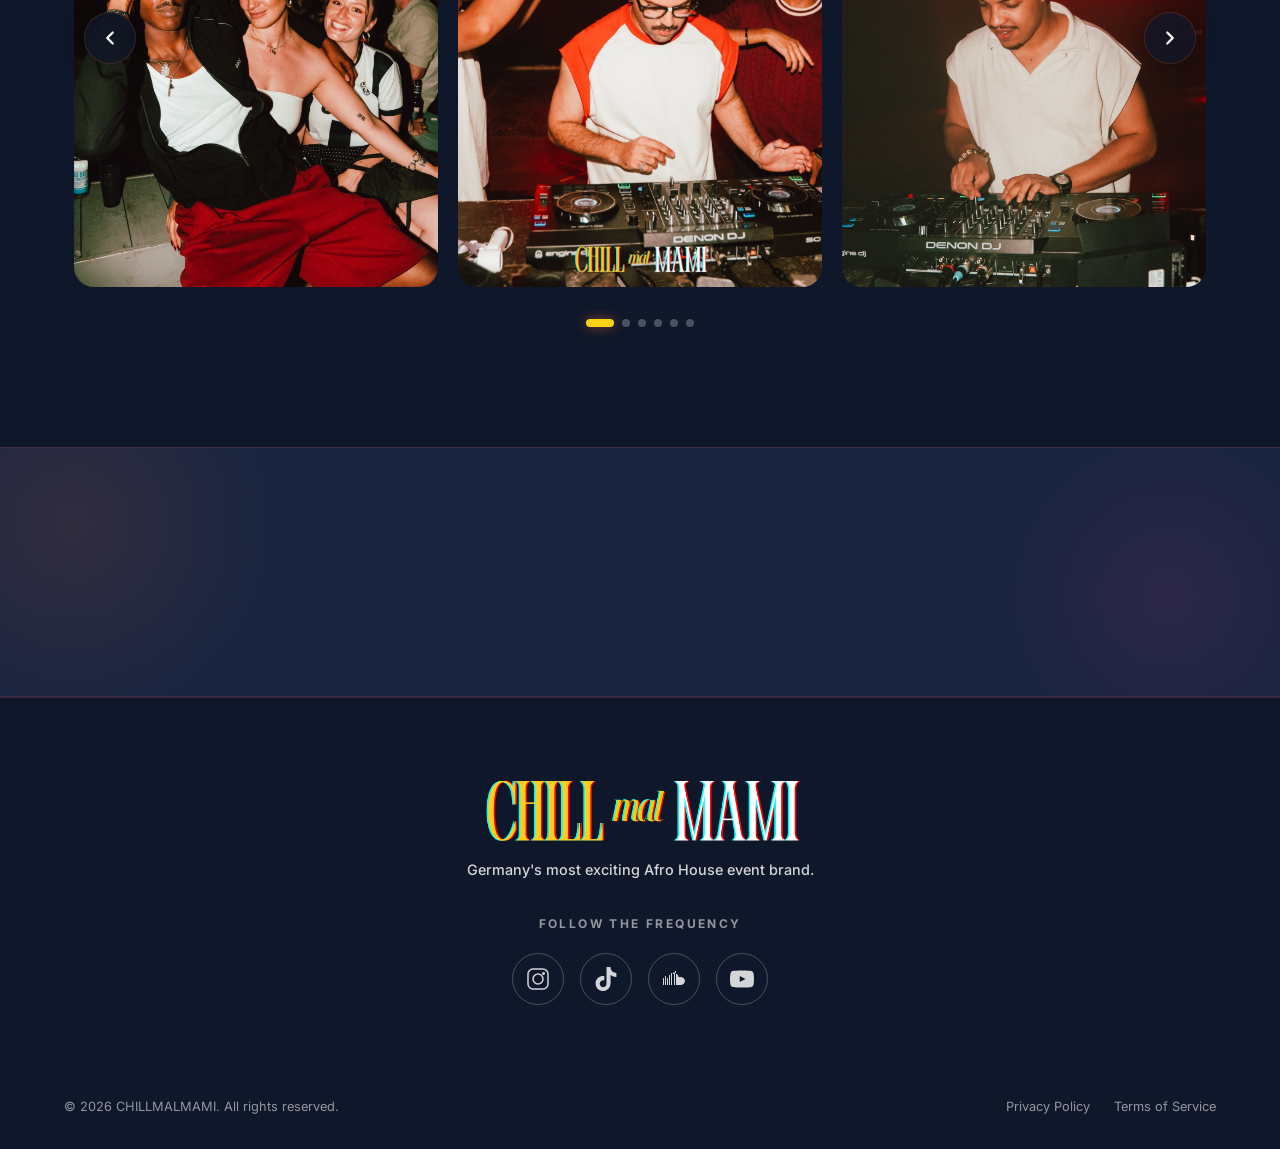
==== commit 6d8a1825: "Disable click on Event Cards 2 & 3 (Coming Soon), fix typo" ====
--- a/index.html
+++ b/index.html
@@ -23,7 +23,7 @@
     content="Germany's most exciting Afro House event brand. Unforgettable Afro House, Amapiano, Deep House, and Afro Tech parties." />
   <meta name="twitter:image" content="https://chillmalmami.com/chillmalmamiimg.png" />
   <link rel="canonical" href="https://chillmalmami.com/" />
-  <link rel="stylesheet" href="index.css?v=9" />
+  <link rel="stylesheet" href="index.css?v=10" />
   <link rel="icon" type="image/png" href="last.png" />
   <link rel="apple-touch-icon" href="last.png" />
 </head>
@@ -210,10 +210,10 @@
         </article>
 
         <!-- Event Card 2 -->
-        <article class="event-card reveal reveal-delay-1" data-event-target="eventtwo.html" role="link" tabindex="0" aria-label="Open CHILLMALMAMI March event details">
+        <article class="event-card event-card--disabled reveal reveal-delay-1" aria-disabled="true">
           <div class="event-card-image">
-            <img src="IMG_6452.PNG" alt="CHILLMALMAMI March" />
-            <div class="event-card-date">Comming Soon</div>
+            <img src="IMG_6454.PNG" alt="CHILLMALMAMI March" />
+            <div class="event-card-date">Coming Soon</div>
             <div class="event-card-badge">Bar ⚡</div>
             <div class="event-card-overlay">
               <h3>CHILLMALMAMI | November</h3>
@@ -236,10 +236,10 @@
         </article>
 
         <!-- Event Card 3 -->
-        <article class="event-card reveal reveal-delay-2" data-event-target="eventthree.html" role="link" tabindex="0" aria-label="Open Sunset Groove Köln event details">
+        <article class="event-card event-card--disabled reveal reveal-delay-2" aria-disabled="true">
           <div class="event-card-image">
             <img src="IMG_6453.PNG" alt="CHILLMALMAMI Dezember" />
-            <div class="event-card-date">Comming Soon</div>
+            <div class="event-card-date">Coming Soon</div>
             <div class="event-card-badge">Winter ❄️</div>
             <div class="event-card-overlay">
               <h3>CHILLMALMAMI | Dezember</h3>
--- a/index.css
+++ b/index.css
@@ -781,6 +781,16 @@
     transform: translateY(-8px);
     border-color: rgba(255, 60, 172, 0.35);
     box-shadow: 0 20px 60px rgba(15, 23, 42, 0.6), 0 0 40px rgba(255, 107, 53, 0.15), 0 0 80px rgba(255, 60, 172, 0.1);
+}
+
+.event-card--disabled {
+    cursor: default;
+}
+
+.event-card--disabled:hover {
+    transform: none;
+    border-color: var(--border-subtle);
+    box-shadow: none;
 }
 
 .event-card-image {
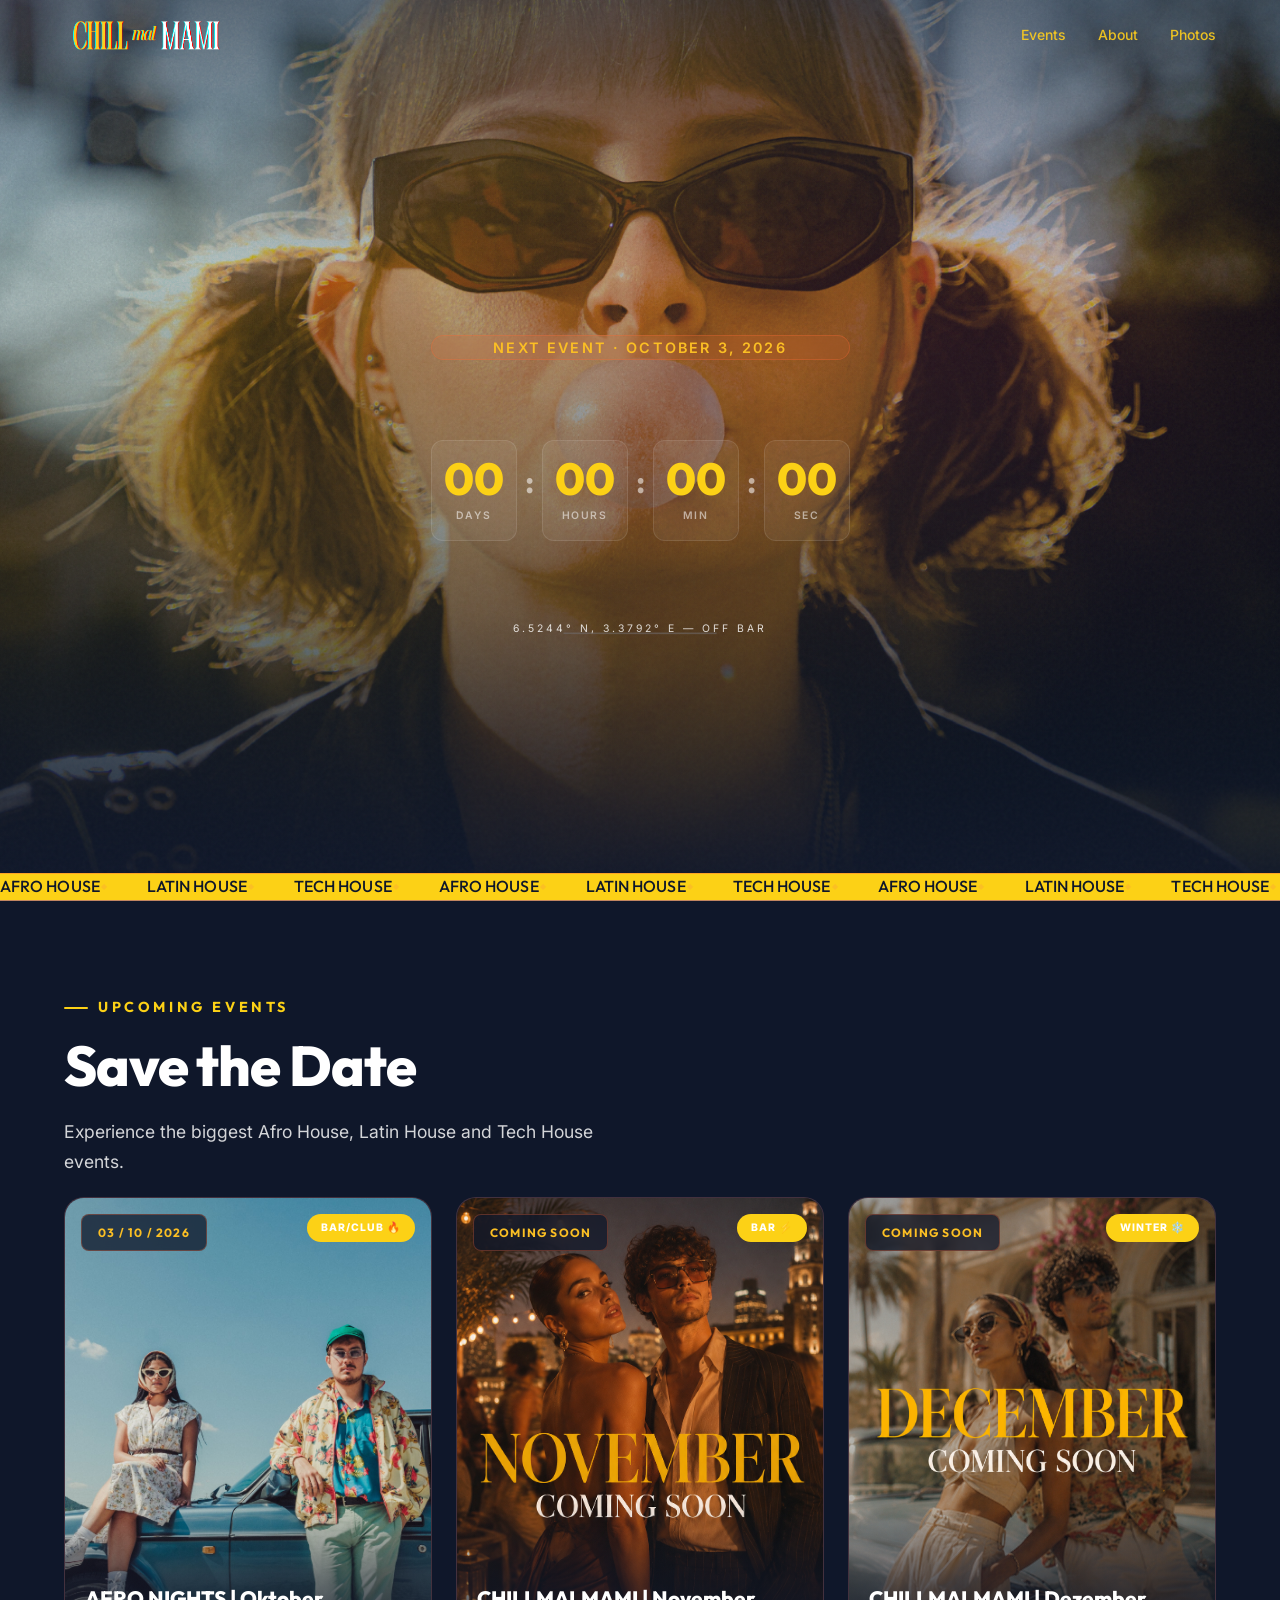
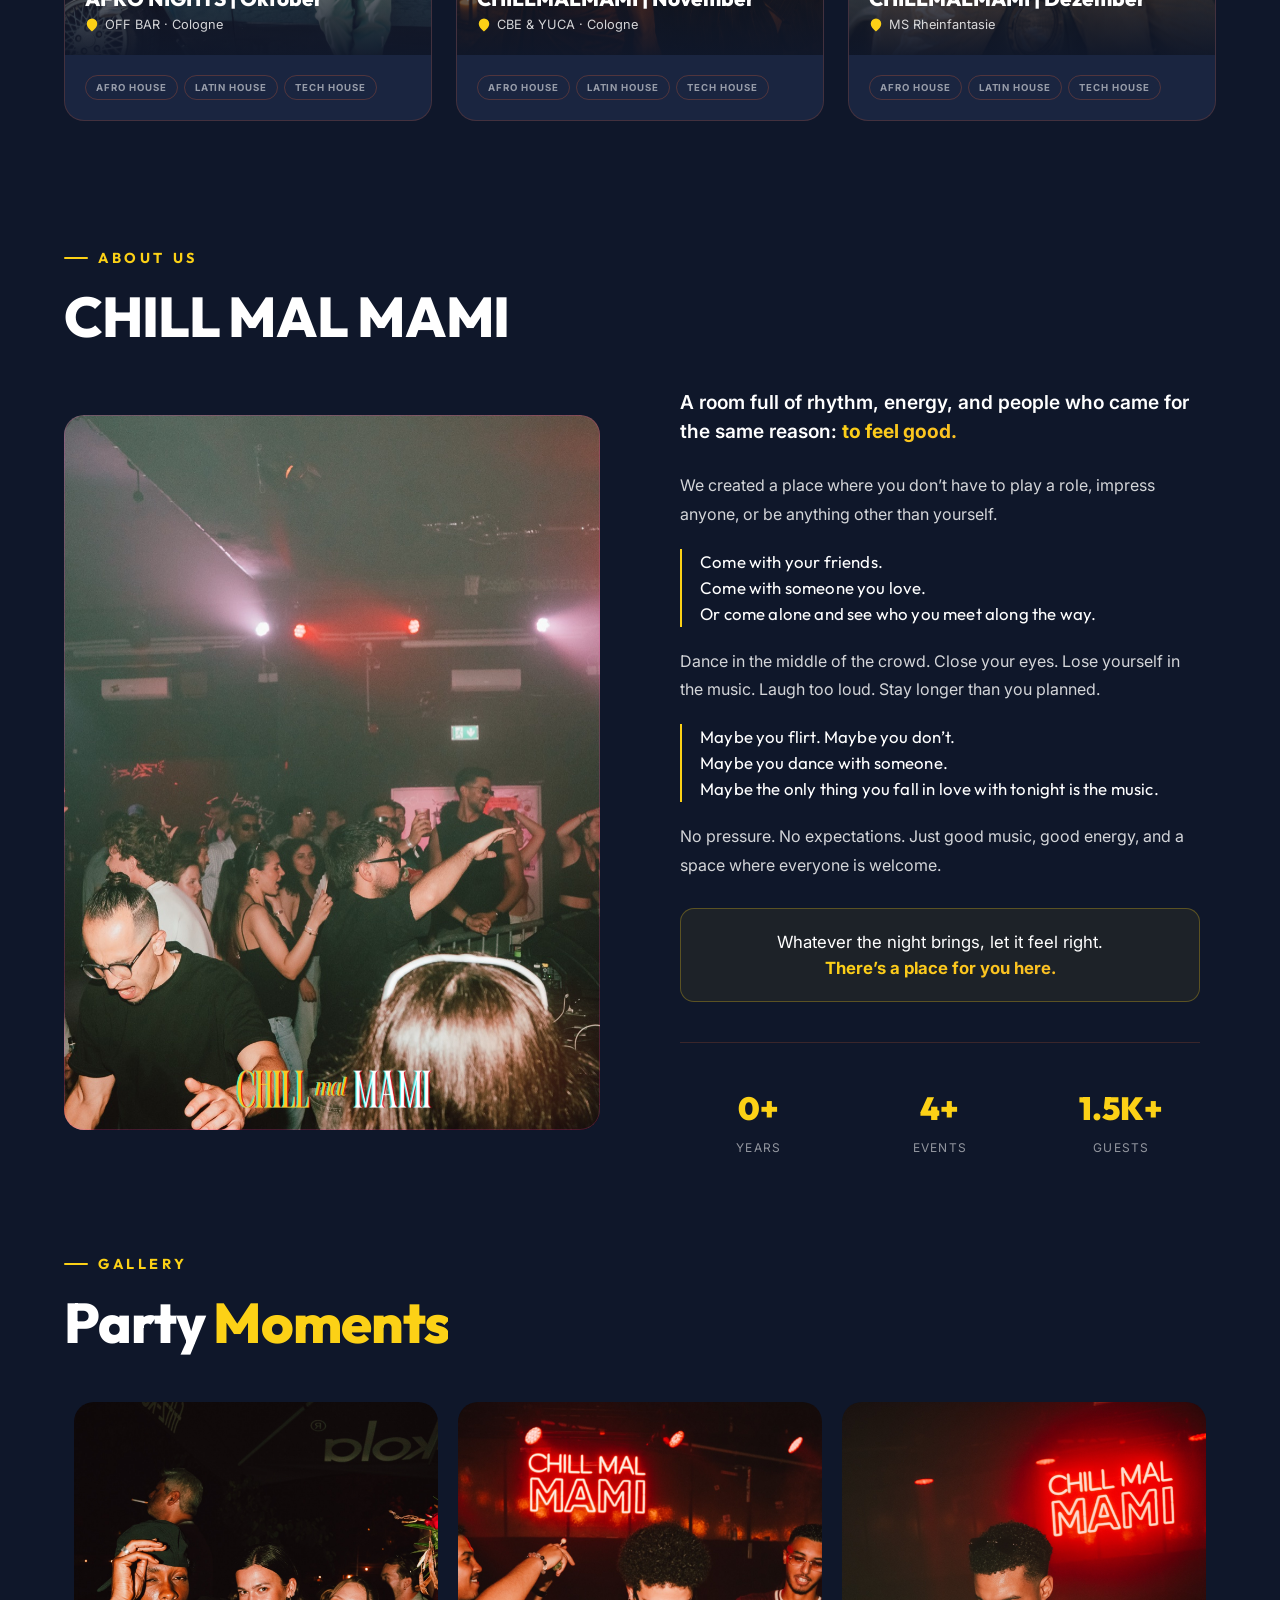
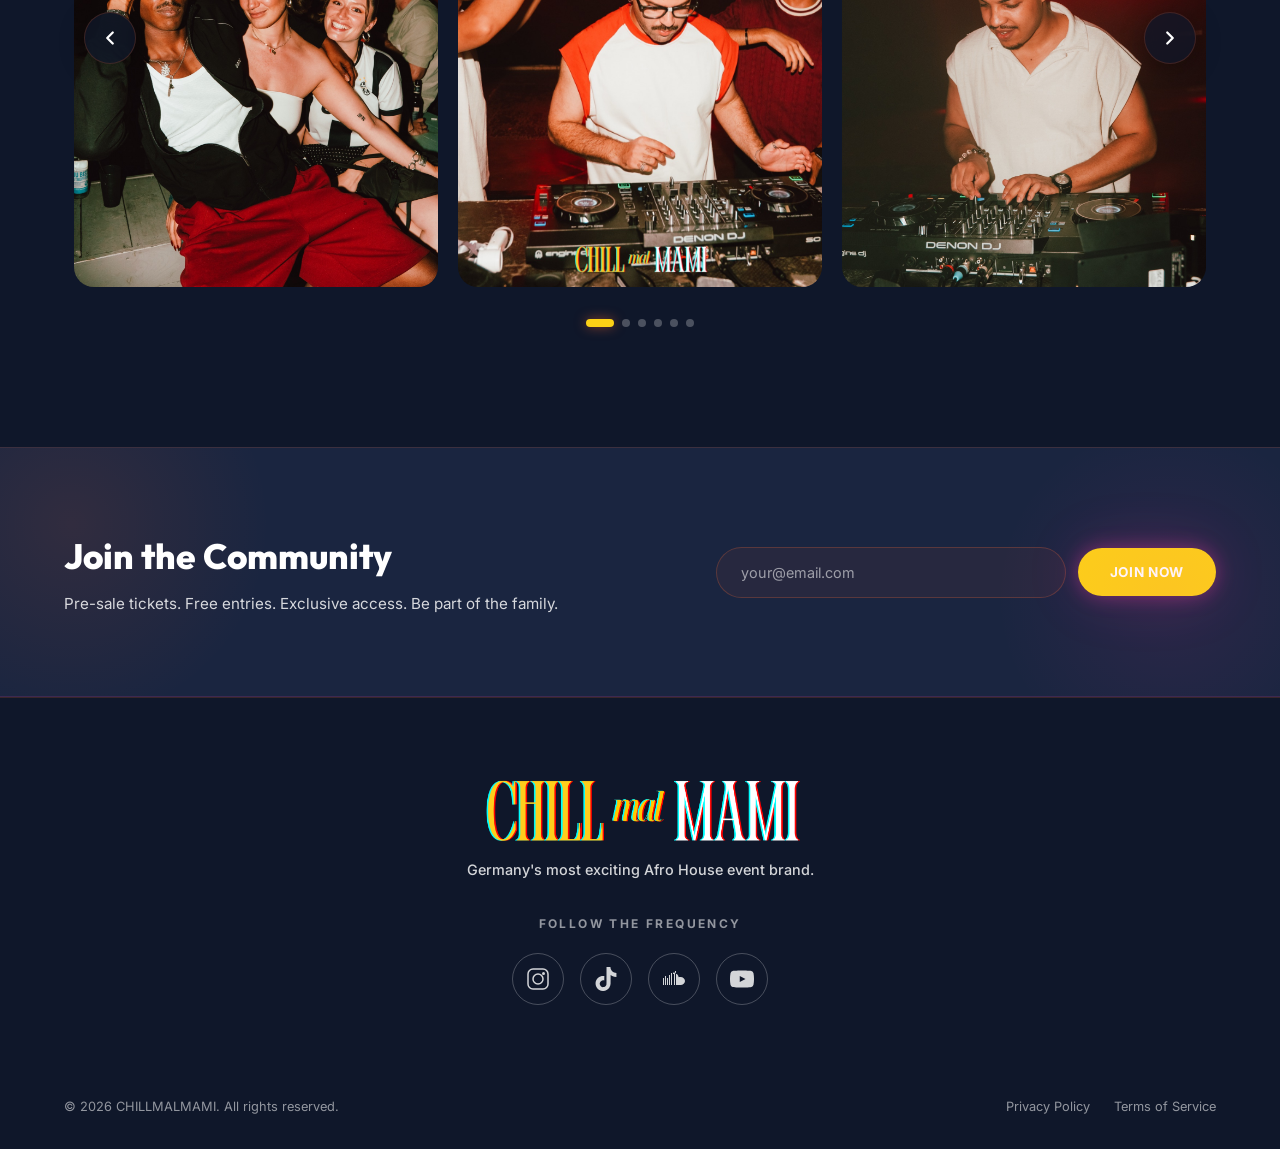
==== commit f7aa2130: "Hide Records nav link on index and eventone" ====
--- a/index.html
+++ b/index.html
@@ -40,7 +40,7 @@
         <li><a href="#events">Events</a></li>
         <li><a href="#about">About</a></li>
         <li><a href="#photos">Photos</a></li>
-        <li><a href="records.html">Records</a></li>
+        <!-- <li><a href="records.html">Records</a></li> -->
         <!--li><a href="#events" class="navbar-cta">Get Tickets</a></li -->
       </ul>
       <div class="mobile-toggle" id="mobileToggle">
@@ -327,11 +327,11 @@
               <div class="stat-label">Years</div>
             </div>
             <div class="stat-item">
-              <div class="stat-number">2+</div>
+              <div class="stat-number">10+</div>
               <div class="stat-label">Events</div>
             </div>
             <div class="stat-item">
-              <div class="stat-number">1.5K+</div>
+              <div class="stat-number">3.5K+</div>
               <div class="stat-label">Guests</div>
             </div>
           </div>
